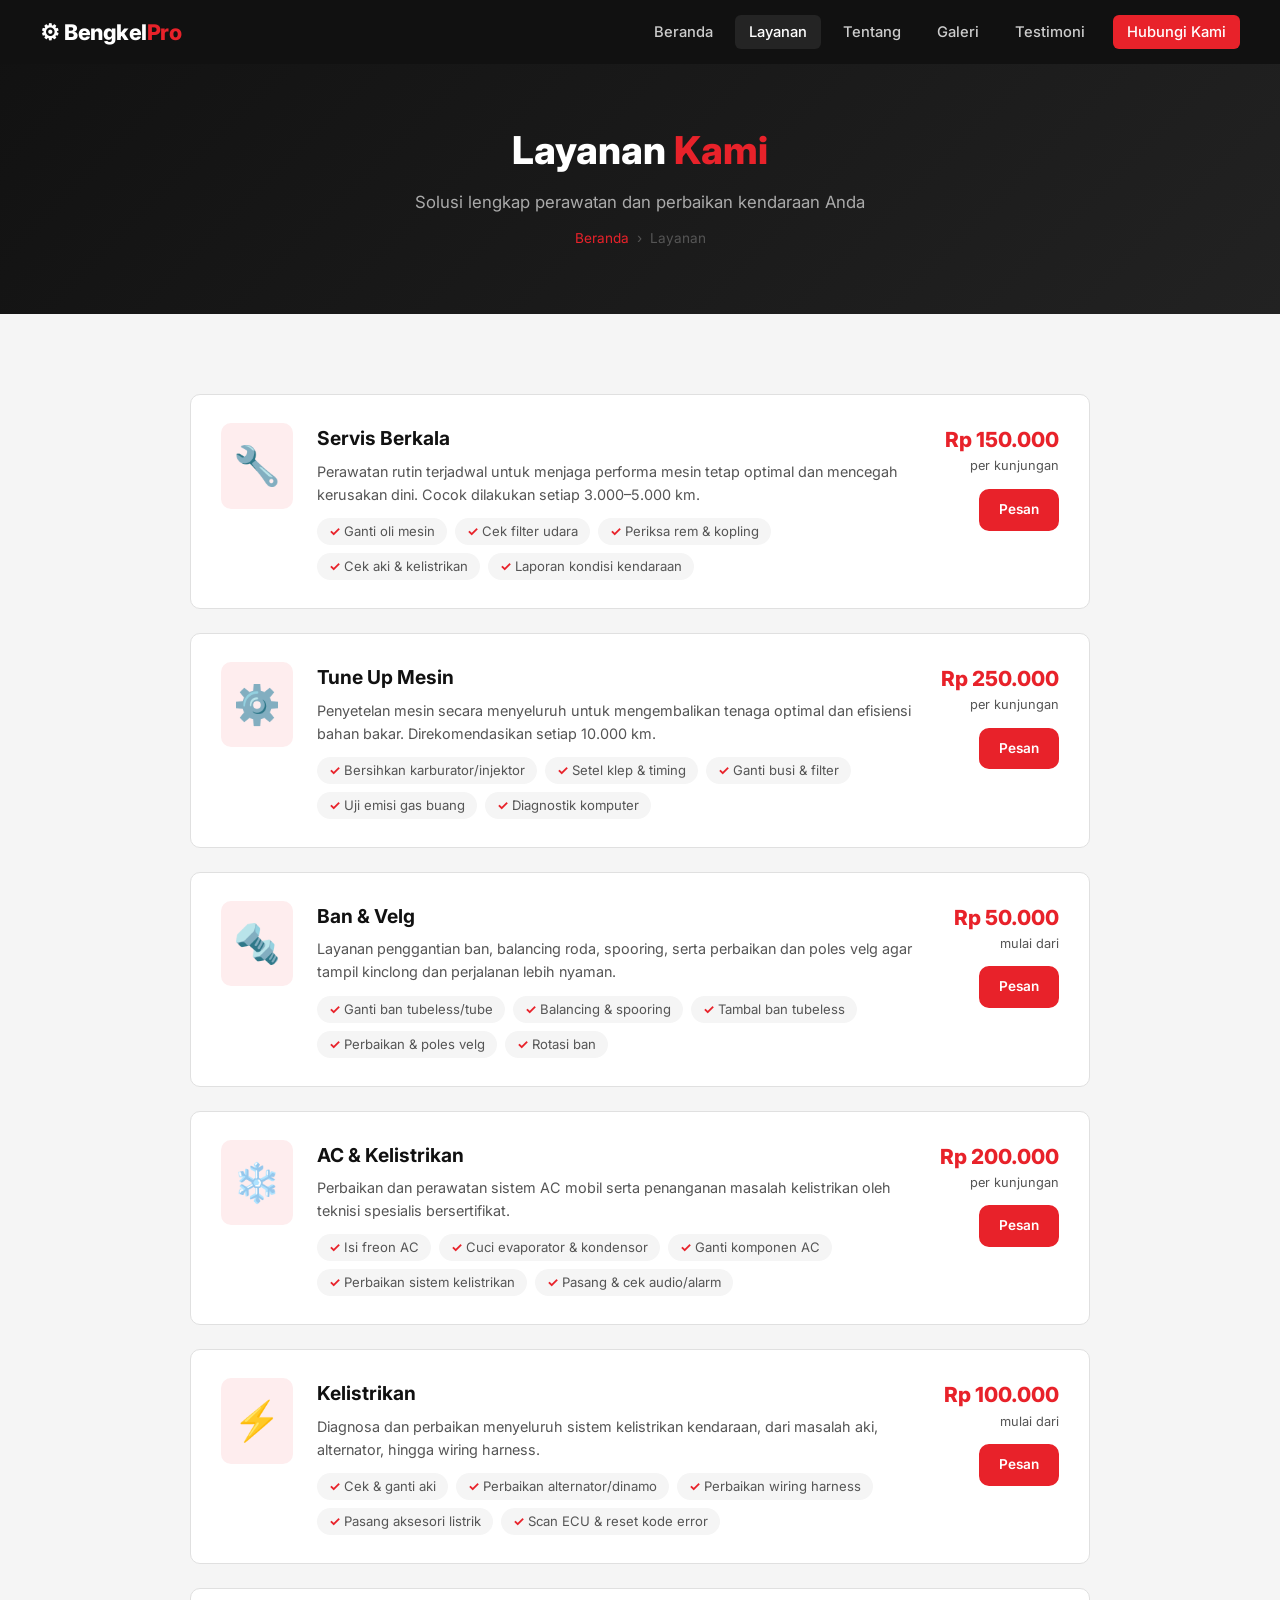
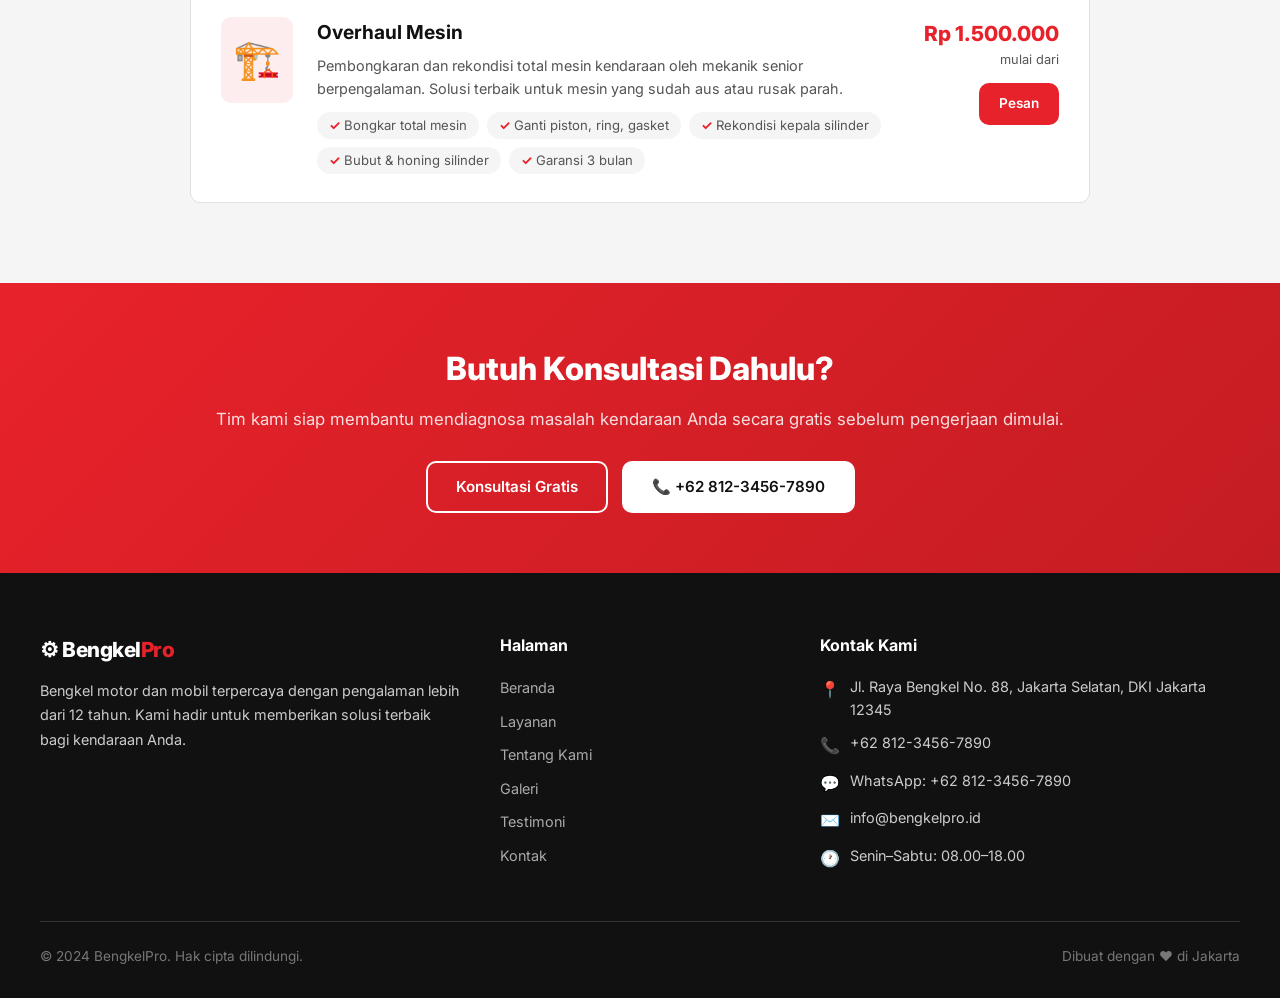
==== layanan.html @ bf9643d6 "Add complete BengkelPro website files" ====
<!DOCTYPE html>
<html lang="id">
<head>
  <meta charset="UTF-8" />
  <meta name="viewport" content="width=device-width, initial-scale=1.0" />
  <title>Layanan – BengkelPro</title>
  <meta name="description" content="Daftar lengkap layanan servis motor dan mobil BengkelPro dengan harga transparan." />
  <link rel="preconnect" href="https://fonts.googleapis.com" />
  <link rel="preconnect" href="https://fonts.gstatic.com" crossorigin />
  <link href="https://fonts.googleapis.com/css2?family=Inter:wght@400;500;600;700;800&display=swap" rel="stylesheet" />
  <link rel="stylesheet" href="assets/css/style.css" />
</head>
<body>

  <!-- ===== NAVBAR ===== -->
  <nav class="navbar" role="navigation" aria-label="Main navigation">
    <div class="nav-inner">
      <a href="index.html" class="nav-logo">⚙ Bengkel<span>Pro</span></a>
      <button class="hamburger" aria-label="Toggle menu" aria-expanded="false">
        <span></span><span></span><span></span>
      </button>
      <ul class="nav-menu" role="list">
        <li><a href="index.html">Beranda</a></li>
        <li><a href="layanan.html">Layanan</a></li>
        <li><a href="tentang.html">Tentang</a></li>
        <li><a href="galeri.html">Galeri</a></li>
        <li><a href="testimoni.html">Testimoni</a></li>
        <li><a href="kontak.html" class="nav-cta">Hubungi Kami</a></li>
      </ul>
    </div>
  </nav>

  <!-- ===== PAGE HERO ===== -->
  <section class="page-hero">
    <h1>Layanan <span class="text-red">Kami</span></h1>
    <p>Solusi lengkap perawatan dan perbaikan kendaraan Anda</p>
    <nav class="breadcrumb" aria-label="Breadcrumb">
      <a href="index.html">Beranda</a>
      <span>›</span>
      <span>Layanan</span>
    </nav>
  </section>

  <!-- ===== LAYANAN LIST ===== -->
  <section class="layanan-section">
    <div class="layanan-list">

      <article class="layanan-card reveal">
        <div class="layanan-icon">🔧</div>
        <div class="layanan-body">
          <h3>Servis Berkala</h3>
          <p>Perawatan rutin terjadwal untuk menjaga performa mesin tetap optimal dan mencegah kerusakan dini. Cocok dilakukan setiap 3.000–5.000 km.</p>
          <ul class="layanan-features">
            <li>Ganti oli mesin</li>
            <li>Cek filter udara</li>
            <li>Periksa rem & kopling</li>
            <li>Cek aki & kelistrikan</li>
            <li>Laporan kondisi kendaraan</li>
          </ul>
        </div>
        <div class="layanan-price">
          <div class="price">Rp 150.000</div>
          <small>per kunjungan</small>
          <a href="kontak.html" class="btn btn-red" style="font-size:.85rem;padding:8px 18px;">Pesan</a>
        </div>
      </article>

      <article class="layanan-card reveal">
        <div class="layanan-icon">⚙️</div>
        <div class="layanan-body">
          <h3>Tune Up Mesin</h3>
          <p>Penyetelan mesin secara menyeluruh untuk mengembalikan tenaga optimal dan efisiensi bahan bakar. Direkomendasikan setiap 10.000 km.</p>
          <ul class="layanan-features">
            <li>Bersihkan karburator/injektor</li>
            <li>Setel klep & timing</li>
            <li>Ganti busi & filter</li>
            <li>Uji emisi gas buang</li>
            <li>Diagnostik komputer</li>
          </ul>
        </div>
        <div class="layanan-price">
          <div class="price">Rp 250.000</div>
          <small>per kunjungan</small>
          <a href="kontak.html" class="btn btn-red" style="font-size:.85rem;padding:8px 18px;">Pesan</a>
        </div>
      </article>

      <article class="layanan-card reveal">
        <div class="layanan-icon">🔩</div>
        <div class="layanan-body">
          <h3>Ban & Velg</h3>
          <p>Layanan penggantian ban, balancing roda, spooring, serta perbaikan dan poles velg agar tampil kinclong dan perjalanan lebih nyaman.</p>
          <ul class="layanan-features">
            <li>Ganti ban tubeless/tube</li>
            <li>Balancing & spooring</li>
            <li>Tambal ban tubeless</li>
            <li>Perbaikan & poles velg</li>
            <li>Rotasi ban</li>
          </ul>
        </div>
        <div class="layanan-price">
          <div class="price">Rp 50.000</div>
          <small>mulai dari</small>
          <a href="kontak.html" class="btn btn-red" style="font-size:.85rem;padding:8px 18px;">Pesan</a>
        </div>
      </article>

      <article class="layanan-card reveal">
        <div class="layanan-icon">❄️</div>
        <div class="layanan-body">
          <h3>AC & Kelistrikan</h3>
          <p>Perbaikan dan perawatan sistem AC mobil serta penanganan masalah kelistrikan oleh teknisi spesialis bersertifikat.</p>
          <ul class="layanan-features">
            <li>Isi freon AC</li>
            <li>Cuci evaporator & kondensor</li>
            <li>Ganti komponen AC</li>
            <li>Perbaikan sistem kelistrikan</li>
            <li>Pasang & cek audio/alarm</li>
          </ul>
        </div>
        <div class="layanan-price">
          <div class="price">Rp 200.000</div>
          <small>per kunjungan</small>
          <a href="kontak.html" class="btn btn-red" style="font-size:.85rem;padding:8px 18px;">Pesan</a>
        </div>
      </article>

      <article class="layanan-card reveal">
        <div class="layanan-icon">⚡</div>
        <div class="layanan-body">
          <h3>Kelistrikan</h3>
          <p>Diagnosa dan perbaikan menyeluruh sistem kelistrikan kendaraan, dari masalah aki, alternator, hingga wiring harness.</p>
          <ul class="layanan-features">
            <li>Cek & ganti aki</li>
            <li>Perbaikan alternator/dinamo</li>
            <li>Perbaikan wiring harness</li>
            <li>Pasang aksesori listrik</li>
            <li>Scan ECU & reset kode error</li>
          </ul>
        </div>
        <div class="layanan-price">
          <div class="price">Rp 100.000</div>
          <small>mulai dari</small>
          <a href="kontak.html" class="btn btn-red" style="font-size:.85rem;padding:8px 18px;">Pesan</a>
        </div>
      </article>

      <article class="layanan-card reveal">
        <div class="layanan-icon">🏗️</div>
        <div class="layanan-body">
          <h3>Overhaul Mesin</h3>
          <p>Pembongkaran dan rekondisi total mesin kendaraan oleh mekanik senior berpengalaman. Solusi terbaik untuk mesin yang sudah aus atau rusak parah.</p>
          <ul class="layanan-features">
            <li>Bongkar total mesin</li>
            <li>Ganti piston, ring, gasket</li>
            <li>Rekondisi kepala silinder</li>
            <li>Bubut & honing silinder</li>
            <li>Garansi 3 bulan</li>
          </ul>
        </div>
        <div class="layanan-price">
          <div class="price">Rp 1.500.000</div>
          <small>mulai dari</small>
          <a href="kontak.html" class="btn btn-red" style="font-size:.85rem;padding:8px 18px;">Pesan</a>
        </div>
      </article>

    </div>
  </section>

  <!-- ===== CTA BANNER ===== -->
  <section class="cta-banner">
    <h2>Butuh Konsultasi Dahulu?</h2>
    <p>Tim kami siap membantu mendiagnosa masalah kendaraan Anda secara gratis sebelum pengerjaan dimulai.</p>
    <div class="cta-btns">
      <a href="kontak.html" class="btn btn-outline-white">Konsultasi Gratis</a>
      <a href="tel:+6281234567890" class="btn" style="background:var(--white);color:var(--dark);border-color:var(--white);">📞 +62 812-3456-7890</a>
    </div>
  </section>

  <!-- ===== FOOTER ===== -->
  <footer class="footer">
    <div class="footer-grid">
      <div class="footer-brand">
        <div class="nav-logo">⚙ Bengkel<span>Pro</span></div>
        <p>Bengkel motor dan mobil terpercaya dengan pengalaman lebih dari 12 tahun. Kami hadir untuk memberikan solusi terbaik bagi kendaraan Anda.</p>
      </div>
      <div>
        <h4>Halaman</h4>
        <ul class="footer-links">
          <li><a href="index.html">Beranda</a></li>
          <li><a href="layanan.html">Layanan</a></li>
          <li><a href="tentang.html">Tentang Kami</a></li>
          <li><a href="galeri.html">Galeri</a></li>
          <li><a href="testimoni.html">Testimoni</a></li>
          <li><a href="kontak.html">Kontak</a></li>
        </ul>
      </div>
      <div>
        <h4>Kontak Kami</h4>
        <ul class="footer-contact">
          <li><span class="icon">📍</span><span>Jl. Raya Bengkel No. 88, Jakarta Selatan, DKI Jakarta 12345</span></li>
          <li><span class="icon">📞</span><span>+62 812-3456-7890</span></li>
          <li><span class="icon">💬</span><span>WhatsApp: +62 812-3456-7890</span></li>
          <li><span class="icon">✉️</span><span>info@bengkelpro.id</span></li>
          <li><span class="icon">🕐</span><span>Senin–Sabtu: 08.00–18.00</span></li>
        </ul>
      </div>
    </div>
    <div class="footer-bottom">
      <span>© 2024 BengkelPro. Hak cipta dilindungi.</span>
      <span>Dibuat dengan ❤️ di Jakarta</span>
    </div>
  </footer>

  <script src="assets/js/main.js"></script>
</body>
</html>
---- assets/css/style.css ----
/* ============================================================
   BengkelPro – Main Stylesheet
   ============================================================ */

/* ---------- CSS Custom Properties ---------- */
:root {
  --red:        #E8222A;
  --red-dark:   #c41c23;
  --dark:       #111111;
  --dark-2:     #1a1a1a;
  --dark-3:     #222222;
  --gray:       #555555;
  --light-gray: #f5f5f5;
  --white:      #ffffff;
  --border:     #e0e0e0;
  --shadow:     0 4px 20px rgba(0,0,0,.12);
  --shadow-lg:  0 8px 40px rgba(0,0,0,.18);
  --radius:     10px;
  --transition: .3s ease;
}

/* ---------- Reset & Base ---------- */
*, *::before, *::after { box-sizing: border-box; margin: 0; padding: 0; }

html { scroll-behavior: smooth; }

body {
  font-family: 'Inter', sans-serif;
  color: var(--dark);
  background: var(--white);
  line-height: 1.6;
  overflow-x: hidden;
}

img { max-width: 100%; display: block; }
a  { text-decoration: none; color: inherit; }
ul { list-style: none; }

.container {
  max-width: 1200px;
  margin: 0 auto;
  padding: 0 24px;
}

/* ---------- Utility ---------- */
.section-title {
  font-size: 2rem;
  font-weight: 700;
  margin-bottom: .5rem;
}
.section-subtitle {
  color: var(--gray);
  margin-bottom: 2.5rem;
  font-size: 1.05rem;
}
.text-red   { color: var(--red); }
.text-center{ text-align: center; }
.btn {
  display: inline-block;
  padding: 12px 28px;
  border-radius: var(--radius);
  font-weight: 600;
  font-size: .95rem;
  cursor: pointer;
  border: 2px solid transparent;
  transition: all var(--transition);
}
.btn-red {
  background: var(--red);
  color: var(--white);
  border-color: var(--red);
}
.btn-red:hover {
  background: var(--red-dark);
  border-color: var(--red-dark);
  transform: translateY(-2px);
}
.btn-outline-white {
  background: transparent;
  color: var(--white);
  border-color: var(--white);
}
.btn-outline-white:hover {
  background: var(--white);
  color: var(--dark);
  transform: translateY(-2px);
}
.btn-outline-red {
  background: transparent;
  color: var(--red);
  border-color: var(--red);
}
.btn-outline-red:hover {
  background: var(--red);
  color: var(--white);
  transform: translateY(-2px);
}

/* scroll-reveal */
.reveal {
  opacity: 0;
  transform: translateY(30px);
  transition: opacity .6s ease, transform .6s ease;
}
.reveal.visible {
  opacity: 1;
  transform: translateY(0);
}

/* ============================================================
   NAVBAR
   ============================================================ */
.navbar {
  position: fixed;
  top: 0; left: 0; right: 0;
  z-index: 1000;
  background: var(--dark);
  padding: 0 24px;
  height: 64px;
  display: flex;
  align-items: center;
  transition: box-shadow var(--transition);
}
.navbar.scrolled { box-shadow: 0 2px 20px rgba(0,0,0,.4); }

.nav-inner {
  max-width: 1200px;
  margin: 0 auto;
  width: 100%;
  display: flex;
  align-items: center;
  justify-content: space-between;
}

.nav-logo {
  font-size: 1.35rem;
  font-weight: 800;
  color: var(--white);
  letter-spacing: -.5px;
}
.nav-logo span { color: var(--red); }

.nav-menu {
  display: flex;
  gap: 8px;
  align-items: center;
}
.nav-menu a {
  color: #ccc;
  padding: 8px 14px;
  border-radius: 6px;
  font-size: .92rem;
  font-weight: 500;
  transition: all var(--transition);
}
.nav-menu a:hover,
.nav-menu a.active {
  color: var(--white);
  background: rgba(255,255,255,.08);
}
.nav-menu a.nav-cta {
  background: var(--red);
  color: var(--white);
  margin-left: 6px;
}
.nav-menu a.nav-cta:hover { background: var(--red-dark); }

.hamburger {
  display: none;
  flex-direction: column;
  gap: 5px;
  cursor: pointer;
  padding: 6px;
}
.hamburger span {
  display: block;
  width: 24px;
  height: 2px;
  background: var(--white);
  border-radius: 2px;
  transition: all var(--transition);
}
.hamburger.open span:nth-child(1) { transform: translateY(7px) rotate(45deg); }
.hamburger.open span:nth-child(2) { opacity: 0; }
.hamburger.open span:nth-child(3) { transform: translateY(-7px) rotate(-45deg); }

/* ============================================================
   FOOTER
   ============================================================ */
.footer {
  background: var(--dark);
  color: #ccc;
  padding: 60px 24px 30px;
}
.footer-grid {
  max-width: 1200px;
  margin: 0 auto;
  display: grid;
  grid-template-columns: 1.5fr 1fr 1.5fr;
  gap: 40px;
  padding-bottom: 40px;
  border-bottom: 1px solid #333;
}
.footer-brand .nav-logo { font-size: 1.3rem; margin-bottom: 12px; }
.footer-brand p { font-size: .9rem; line-height: 1.7; }

.footer h4 {
  color: var(--white);
  font-size: 1rem;
  font-weight: 700;
  margin-bottom: 16px;
}
.footer-links li { margin-bottom: 8px; }
.footer-links a {
  color: #aaa;
  font-size: .9rem;
  transition: color var(--transition);
}
.footer-links a:hover { color: var(--red); }

.footer-contact li {
  display: flex;
  gap: 10px;
  font-size: .9rem;
  margin-bottom: 10px;
  align-items: flex-start;
}
.footer-contact .icon { font-size: 1rem; margin-top: 2px; }

.footer-bottom {
  max-width: 1200px;
  margin: 24px auto 0;
  display: flex;
  justify-content: space-between;
  align-items: center;
  font-size: .85rem;
  color: #777;
  flex-wrap: wrap;
  gap: 8px;
}

/* ============================================================
   PAGE HERO (inner pages)
   ============================================================ */
.page-hero {
  background: linear-gradient(135deg, var(--dark) 0%, var(--dark-3) 100%);
  color: var(--white);
  padding: 120px 24px 64px;
  text-align: center;
}
.page-hero h1 { font-size: 2.4rem; font-weight: 800; margin-bottom: .5rem; }
.page-hero p  { color: #aaa; font-size: 1.05rem; }
.breadcrumb {
  display: flex;
  justify-content: center;
  gap: 8px;
  font-size: .85rem;
  color: #888;
  margin-top: 12px;
}
.breadcrumb a { color: var(--red); }
.breadcrumb span { color: #555; }

/* ============================================================
   INDEX – HERO
   ============================================================ */
.hero {
  min-height: 100vh;
  background: linear-gradient(135deg, #0d0d0d 0%, #1a1a1a 60%, #2a1010 100%);
  display: flex;
  align-items: center;
  padding: 100px 24px 60px;
  position: relative;
  overflow: hidden;
}
.hero::before {
  content: '';
  position: absolute;
  top: -40%;
  right: -10%;
  width: 600px;
  height: 600px;
  background: radial-gradient(circle, rgba(232,34,42,.18) 0%, transparent 70%);
  pointer-events: none;
}
.hero-content { max-width: 650px; }
.hero-badge {
  display: inline-block;
  background: rgba(232,34,42,.15);
  color: var(--red);
  border: 1px solid rgba(232,34,42,.3);
  padding: 6px 16px;
  border-radius: 20px;
  font-size: .82rem;
  font-weight: 600;
  letter-spacing: .5px;
  text-transform: uppercase;
  margin-bottom: 20px;
}
.hero h1 {
  font-size: clamp(2rem, 5vw, 3.2rem);
  font-weight: 800;
  color: var(--white);
  line-height: 1.2;
  margin-bottom: 20px;
}
.hero h1 .highlight { color: var(--red); }
.hero p {
  color: #aaa;
  font-size: 1.1rem;
  margin-bottom: 32px;
  max-width: 520px;
}
.hero-btns { display: flex; gap: 14px; flex-wrap: wrap; }

/* ---------- Stats Bar ---------- */
.stats-bar {
  background: var(--red);
  padding: 28px 24px;
}
.stats-grid {
  max-width: 1200px;
  margin: 0 auto;
  display: grid;
  grid-template-columns: repeat(4, 1fr);
  text-align: center;
}
.stat-item { padding: 8px 0; }
.stat-number {
  font-size: 2rem;
  font-weight: 800;
  color: var(--white);
  line-height: 1;
}
.stat-label {
  color: rgba(255,255,255,.85);
  font-size: .88rem;
  margin-top: 4px;
}
.stat-divider {
  border: none;
  border-right: 1px solid rgba(255,255,255,.25);
}

/* ---------- Services Preview ---------- */
.services-preview { padding: 80px 24px; background: var(--light-gray); }
.services-preview .section-title,
.services-preview .section-subtitle { text-align: center; }
.cards-grid {
  max-width: 1200px;
  margin: 0 auto;
  display: grid;
  grid-template-columns: repeat(4, 1fr);
  gap: 24px;
}
.service-card {
  background: var(--white);
  border-radius: var(--radius);
  padding: 28px 24px;
  border: 1px solid var(--border);
  transition: all var(--transition);
  cursor: default;
}
.service-card:hover {
  transform: translateY(-6px);
  box-shadow: var(--shadow-lg);
  border-color: var(--red);
}
.service-icon {
  font-size: 2.2rem;
  margin-bottom: 14px;
}
.service-card h3 {
  font-size: 1.1rem;
  font-weight: 700;
  margin-bottom: 8px;
}
.service-card p {
  color: var(--gray);
  font-size: .9rem;
  line-height: 1.6;
}
.card-price {
  margin-top: 14px;
  font-weight: 700;
  color: var(--red);
  font-size: .95rem;
}

/* ---------- Why Us ---------- */
.why-us { padding: 80px 24px; background: var(--white); }
.why-grid {
  max-width: 1200px;
  margin: 0 auto;
  display: grid;
  grid-template-columns: 1fr 1fr;
  gap: 60px;
  align-items: center;
}
.why-image {
  background: linear-gradient(135deg, var(--dark-3), #2a1010);
  border-radius: 16px;
  height: 380px;
  display: flex;
  align-items: center;
  justify-content: center;
  font-size: 6rem;
}
.why-list { list-style: none; }
.why-list li {
  display: flex;
  gap: 14px;
  margin-bottom: 18px;
  align-items: flex-start;
}
.check-icon {
  flex-shrink: 0;
  width: 26px;
  height: 26px;
  background: var(--red);
  color: var(--white);
  border-radius: 50%;
  display: flex;
  align-items: center;
  justify-content: center;
  font-size: .75rem;
  margin-top: 2px;
}
.why-list li strong { display: block; font-weight: 600; margin-bottom: 2px; }
.why-list li span { color: var(--gray); font-size: .9rem; }

/* ---------- CTA Banner ---------- */
.cta-banner {
  background: linear-gradient(135deg, var(--red) 0%, var(--red-dark) 100%);
  padding: 60px 24px;
  text-align: center;
}
.cta-banner h2 {
  font-size: 2rem;
  font-weight: 800;
  color: var(--white);
  margin-bottom: 12px;
}
.cta-banner p {
  color: rgba(255,255,255,.85);
  font-size: 1.05rem;
  margin-bottom: 28px;
}
.cta-btns { display: flex; gap: 14px; justify-content: center; flex-wrap: wrap; }

/* ============================================================
   LAYANAN PAGE
   ============================================================ */
.layanan-section { padding: 80px 24px; background: var(--light-gray); }
.layanan-list {
  max-width: 900px;
  margin: 0 auto;
  display: flex;
  flex-direction: column;
  gap: 24px;
}
.layanan-card {
  background: var(--white);
  border-radius: var(--radius);
  border: 1px solid var(--border);
  padding: 28px 30px;
  display: grid;
  grid-template-columns: auto 1fr auto;
  gap: 24px;
  align-items: start;
  transition: all var(--transition);
}
.layanan-card:hover {
  box-shadow: var(--shadow-lg);
  border-color: var(--red);
  transform: translateX(4px);
}
.layanan-icon {
  font-size: 2.4rem;
  padding: 12px;
  background: rgba(232,34,42,.08);
  border-radius: 10px;
}
.layanan-body h3 {
  font-size: 1.2rem;
  font-weight: 700;
  margin-bottom: 6px;
}
.layanan-body p {
  color: var(--gray);
  font-size: .9rem;
  margin-bottom: 12px;
}
.layanan-features {
  display: flex;
  flex-wrap: wrap;
  gap: 8px;
}
.layanan-features li {
  background: var(--light-gray);
  border-radius: 20px;
  padding: 3px 12px;
  font-size: .82rem;
  color: var(--gray);
}
.layanan-features li::before { content: '✓ '; color: var(--red); font-weight: 700; }
.layanan-price {
  text-align: right;
  white-space: nowrap;
}
.layanan-price .price {
  font-size: 1.3rem;
  font-weight: 800;
  color: var(--red);
}
.layanan-price small { display: block; color: var(--gray); font-size: .8rem; margin-bottom: 12px; }

/* ============================================================
   TENTANG PAGE
   ============================================================ */
.about-story { padding: 80px 24px; background: var(--white); }
.about-grid {
  max-width: 1200px;
  margin: 0 auto;
  display: grid;
  grid-template-columns: 1fr 1fr;
  gap: 60px;
  align-items: center;
}
.about-img-placeholder {
  background: linear-gradient(135deg, var(--dark-3), #2a1010);
  border-radius: 16px;
  height: 420px;
  display: flex;
  align-items: center;
  justify-content: center;
  font-size: 7rem;
}
.about-text h2 { font-size: 1.9rem; font-weight: 800; margin-bottom: 16px; }
.about-text p  { color: var(--gray); font-size: .95rem; margin-bottom: 14px; line-height: 1.8; }

.values-section { padding: 80px 24px; background: var(--light-gray); }
.values-section .section-title,
.values-section .section-subtitle { text-align: center; }
.values-grid {
  max-width: 1200px;
  margin: 0 auto;
  display: grid;
  grid-template-columns: repeat(4, 1fr);
  gap: 24px;
}
.value-card {
  background: var(--white);
  border-radius: var(--radius);
  padding: 30px 22px;
  text-align: center;
  border: 1px solid var(--border);
  transition: all var(--transition);
}
.value-card:hover {
  transform: translateY(-6px);
  box-shadow: var(--shadow-lg);
  border-color: var(--red);
}
.value-icon { font-size: 2.4rem; margin-bottom: 14px; }
.value-card h3 { font-size: 1rem; font-weight: 700; margin-bottom: 8px; }
.value-card p  { color: var(--gray); font-size: .88rem; }

.team-section { padding: 80px 24px; background: var(--white); }
.team-section .section-title,
.team-section .section-subtitle { text-align: center; }
.team-grid {
  max-width: 900px;
  margin: 0 auto;
  display: grid;
  grid-template-columns: repeat(3, 1fr);
  gap: 28px;
}
.team-card {
  background: var(--white);
  border-radius: var(--radius);
  border: 1px solid var(--border);
  padding: 30px 20px;
  text-align: center;
  transition: all var(--transition);
}
.team-card:hover {
  transform: translateY(-6px);
  box-shadow: var(--shadow-lg);
}
.team-avatar {
  width: 80px;
  height: 80px;
  background: linear-gradient(135deg, var(--red), var(--red-dark));
  border-radius: 50%;
  display: flex;
  align-items: center;
  justify-content: center;
  font-size: 2rem;
  color: var(--white);
  font-weight: 800;
  margin: 0 auto 16px;
}
.team-card h3 { font-size: 1rem; font-weight: 700; margin-bottom: 4px; }
.team-card .role { color: var(--red); font-size: .85rem; font-weight: 600; margin-bottom: 8px; }
.team-card p   { color: var(--gray); font-size: .85rem; }

/* ============================================================
   GALERI PAGE
   ============================================================ */
.galeri-section { padding: 80px 24px; background: var(--light-gray); }
.filter-bar {
  max-width: 1200px;
  margin: 0 auto 36px;
  display: flex;
  gap: 10px;
  flex-wrap: wrap;
}
.filter-btn {
  padding: 8px 20px;
  border-radius: 20px;
  border: 2px solid var(--border);
  background: var(--white);
  color: var(--gray);
  font-size: .88rem;
  font-weight: 600;
  cursor: pointer;
  transition: all var(--transition);
}
.filter-btn:hover,
.filter-btn.active {
  background: var(--red);
  color: var(--white);
  border-color: var(--red);
}
.gallery-grid {
  max-width: 1200px;
  margin: 0 auto;
  display: grid;
  grid-template-columns: repeat(3, 1fr);
  gap: 20px;
}
.gallery-item {
  background: var(--white);
  border-radius: var(--radius);
  overflow: hidden;
  border: 1px solid var(--border);
  transition: all var(--transition);
  cursor: pointer;
}
.gallery-item:hover {
  transform: translateY(-4px);
  box-shadow: var(--shadow-lg);
}
.gallery-thumb {
  height: 200px;
  display: flex;
  align-items: center;
  justify-content: center;
  font-size: 4rem;
  background: linear-gradient(135deg, var(--dark-3), #2a1010);
}
.gallery-info { padding: 14px 16px; }
.gallery-info h4 { font-size: .95rem; font-weight: 600; margin-bottom: 4px; }
.gallery-info span { font-size: .8rem; color: var(--red); font-weight: 600; }
.gallery-item.hidden { display: none; }

/* ============================================================
   TESTIMONI PAGE
   ============================================================ */
.testimoni-section { padding: 80px 24px; background: var(--light-gray); }

.rating-summary {
  max-width: 700px;
  margin: 0 auto 56px;
  background: var(--white);
  border-radius: var(--radius);
  padding: 36px;
  display: grid;
  grid-template-columns: auto 1fr;
  gap: 40px;
  align-items: center;
  border: 1px solid var(--border);
}
.rating-big {
  text-align: center;
}
.rating-big .num {
  font-size: 4rem;
  font-weight: 800;
  color: var(--dark);
  line-height: 1;
}
.rating-big .stars { font-size: 1.4rem; margin: 6px 0; }
.rating-big small { color: var(--gray); font-size: .85rem; }

.rating-bars { display: flex; flex-direction: column; gap: 8px; }
.bar-row {
  display: flex;
  align-items: center;
  gap: 10px;
  font-size: .85rem;
}
.bar-row span:first-child { width: 30px; color: var(--gray); }
.bar-track {
  flex: 1;
  height: 8px;
  background: #eee;
  border-radius: 4px;
  overflow: hidden;
}
.bar-fill {
  height: 100%;
  background: var(--red);
  border-radius: 4px;
}
.bar-row span:last-child { width: 30px; color: var(--gray); text-align: right; }

.testi-grid {
  max-width: 1200px;
  margin: 0 auto;
  display: grid;
  grid-template-columns: repeat(3, 1fr);
  gap: 24px;
}
.testi-card {
  background: var(--white);
  border-radius: var(--radius);
  padding: 28px 24px;
  border: 1px solid var(--border);
  transition: all var(--transition);
}
.testi-card:hover {
  transform: translateY(-4px);
  box-shadow: var(--shadow-lg);
}
.testi-header {
  display: flex;
  align-items: center;
  gap: 14px;
  margin-bottom: 16px;
}
.testi-avatar {
  width: 48px;
  height: 48px;
  background: linear-gradient(135deg, var(--red), var(--red-dark));
  border-radius: 50%;
  display: flex;
  align-items: center;
  justify-content: center;
  font-size: 1.1rem;
  color: var(--white);
  font-weight: 800;
  flex-shrink: 0;
}
.testi-name { font-weight: 700; font-size: .95rem; margin-bottom: 2px; }
.testi-vehicle { color: var(--gray); font-size: .82rem; }
.testi-stars { font-size: 1rem; margin-bottom: 10px; color: #f5a623; }
.testi-card p { color: var(--gray); font-size: .9rem; line-height: 1.7; font-style: italic; }
.testi-quote { font-size: 3rem; color: var(--red); opacity: .2; line-height: .5; margin-bottom: 8px; }

/* ============================================================
   KONTAK PAGE
   ============================================================ */
.kontak-section { padding: 80px 24px; background: var(--light-gray); }
.kontak-grid {
  max-width: 1100px;
  margin: 0 auto;
  display: grid;
  grid-template-columns: 1.3fr 1fr;
  gap: 40px;
}

/* Form */
.contact-form-wrap {
  background: var(--white);
  border-radius: var(--radius);
  padding: 36px;
  border: 1px solid var(--border);
}
.contact-form-wrap h2 { font-size: 1.5rem; font-weight: 700; margin-bottom: 24px; }

.form-group { margin-bottom: 18px; }
.form-row { display: grid; grid-template-columns: 1fr 1fr; gap: 18px; }
label {
  display: block;
  font-size: .88rem;
  font-weight: 600;
  margin-bottom: 6px;
  color: var(--dark);
}
input, select, textarea {
  width: 100%;
  padding: 11px 14px;
  border: 1.5px solid var(--border);
  border-radius: 8px;
  font-family: 'Inter', sans-serif;
  font-size: .92rem;
  color: var(--dark);
  background: var(--white);
  transition: border-color var(--transition);
  outline: none;
}
input:focus, select:focus, textarea:focus { border-color: var(--red); }
textarea { resize: vertical; min-height: 120px; }
.btn-submit {
  width: 100%;
  padding: 14px;
  font-size: 1rem;
  margin-top: 6px;
}

.success-state {
  display: none;
  text-align: center;
  padding: 40px 20px;
}
.success-state .success-icon { font-size: 4rem; margin-bottom: 16px; }
.success-state h3 { font-size: 1.4rem; font-weight: 700; margin-bottom: 8px; }
.success-state p  { color: var(--gray); }

/* Info */
.contact-info { display: flex; flex-direction: column; gap: 20px; }
.info-card {
  background: var(--white);
  border-radius: var(--radius);
  padding: 22px 24px;
  border: 1px solid var(--border);
}
.info-card h3 { font-size: 1rem; font-weight: 700; margin-bottom: 14px; color: var(--dark); }
.info-item {
  display: flex;
  gap: 12px;
  margin-bottom: 12px;
  align-items: flex-start;
  font-size: .9rem;
}
.info-item .icon { font-size: 1.1rem; margin-top: 1px; flex-shrink: 0; }
.info-item a { color: var(--gray); transition: color var(--transition); }
.info-item a:hover { color: var(--red); }

.jam-table { width: 100%; font-size: .88rem; border-collapse: collapse; }
.jam-table td { padding: 5px 0; color: var(--gray); }
.jam-table td:first-child { font-weight: 600; color: var(--dark); width: 55%; }
.jam-table tr.highlight td { color: var(--red); font-weight: 600; }

.map-placeholder {
  background: linear-gradient(135deg, var(--dark-3), #2a1010);
  border-radius: var(--radius);
  height: 200px;
  display: flex;
  align-items: center;
  justify-content: center;
  font-size: 3rem;
  margin-top: 0;
  border: 1px solid var(--border);
  color: var(--white);
  flex-direction: column;
  gap: 8px;
}
.map-placeholder span { font-size: .9rem; color: #aaa; }

/* ============================================================
   RESPONSIVE
   ============================================================ */
@media (max-width: 1024px) {
  .cards-grid            { grid-template-columns: repeat(2, 1fr); }
  .values-grid           { grid-template-columns: repeat(2, 1fr); }
  .footer-grid           { grid-template-columns: 1fr 1fr; }
  .footer-grid .footer-brand { grid-column: 1 / -1; }
}

@media (max-width: 768px) {
  .hamburger { display: flex; }
  .nav-menu {
    position: fixed;
    top: 64px; left: 0; right: 0;
    background: var(--dark-2);
    flex-direction: column;
    padding: 16px;
    gap: 4px;
    max-height: 0;
    overflow: hidden;
    transition: max-height var(--transition);
  }
  .nav-menu.open { max-height: 400px; }
  .nav-menu a { padding: 12px 16px; border-radius: 8px; }
  .nav-menu a.nav-cta { margin-left: 0; }

  .hero h1        { font-size: 2rem; }
  .stats-grid     { grid-template-columns: repeat(2, 1fr); }
  .stat-divider:nth-child(2) { border-right: none; }
  .why-grid       { grid-template-columns: 1fr; }
  .why-image      { height: 240px; }
  .about-grid     { grid-template-columns: 1fr; }
  .about-img-placeholder { height: 240px; }
  .team-grid      { grid-template-columns: 1fr; max-width: 360px; }
  .testi-grid     { grid-template-columns: 1fr; }
  .kontak-grid    { grid-template-columns: 1fr; }
  .rating-summary { grid-template-columns: 1fr; text-align: center; }
  .layanan-card   { grid-template-columns: auto 1fr; }
  .layanan-price  { grid-column: 1 / -1; text-align: left; }
  .footer-grid    { grid-template-columns: 1fr; }
  .gallery-grid   { grid-template-columns: repeat(2, 1fr); }
  .form-row       { grid-template-columns: 1fr; }
  .page-hero h1   { font-size: 1.8rem; }
}

@media (max-width: 480px) {
  .cards-grid  { grid-template-columns: 1fr; }
  .gallery-grid { grid-template-columns: 1fr; }
  .hero-btns { flex-direction: column; }
  .cta-btns  { flex-direction: column; align-items: center; }
  .stats-grid { grid-template-columns: 1fr 1fr; }
}
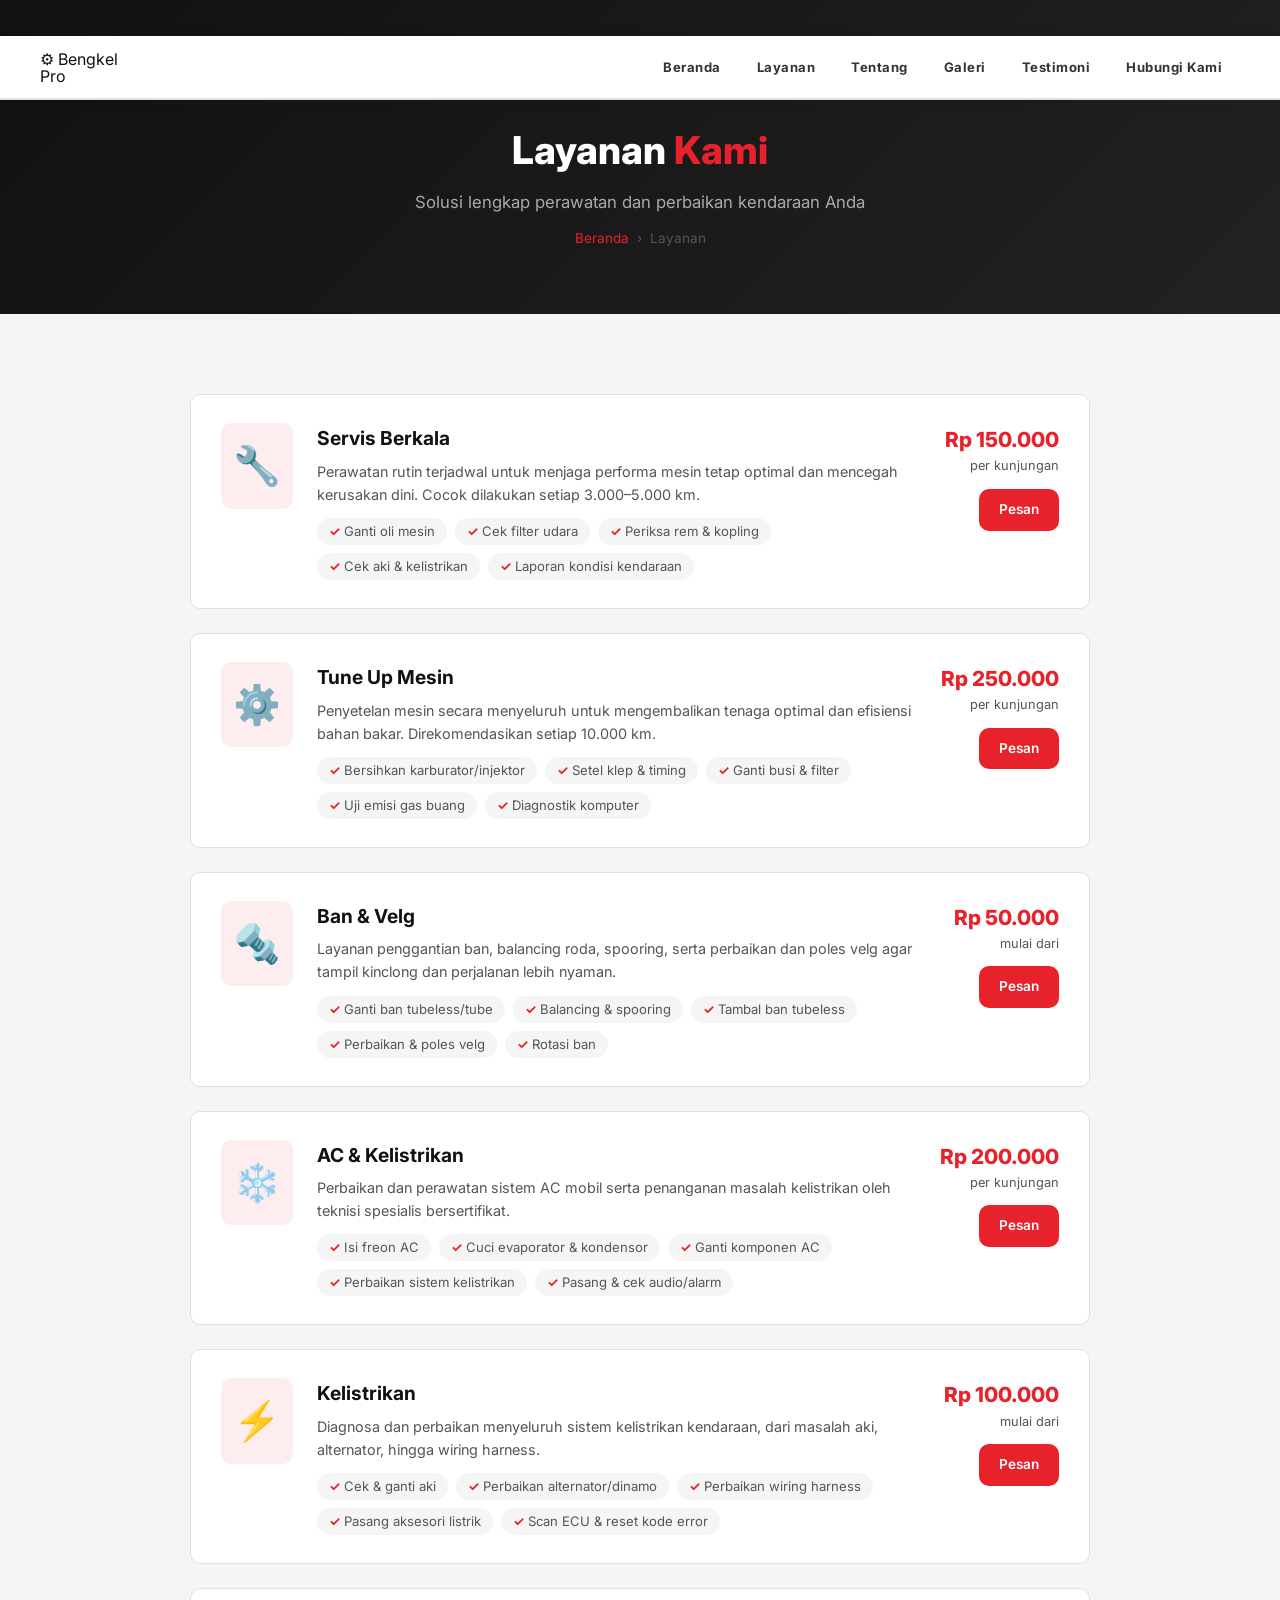
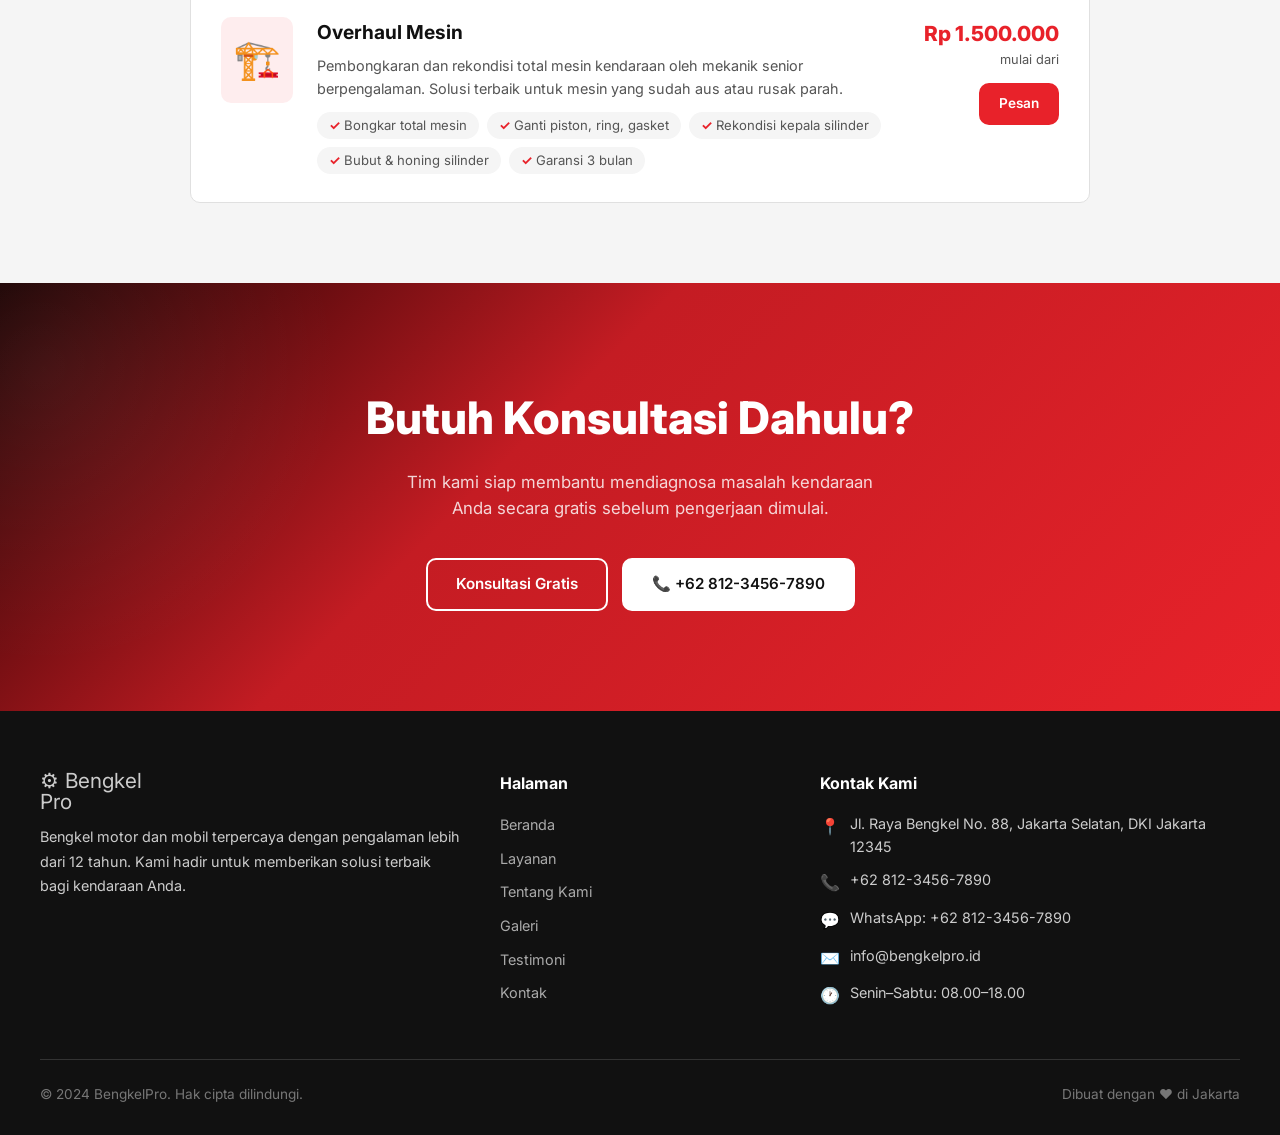
==== commit 85b138ab: "Redesign navbar: topbar + white nav Yamaha-style + floating sidebar" ====
--- a/layanan.html
+++ b/layanan.html
@@ -1,4 +1,4 @@
-<!DOCTYPE html>
+﻿<!DOCTYPE html>
 <html lang="id">
 <head>
   <meta charset="UTF-8" />
@@ -216,3 +216,4 @@
   <script src="assets/js/main.js"></script>
 </body>
 </html>
+
--- a/assets/css/style.css
+++ b/assets/css/style.css
@@ -108,20 +108,81 @@
 }
 
 /* ============================================================
+   TOPBAR
+   ============================================================ */
+.topbar {
+  position: fixed;
+  top: 0; left: 0; right: 0;
+  z-index: 1001;
+  background: #1a1a1a;
+  height: 36px;
+  display: flex;
+  align-items: center;
+}
+.topbar-inner {
+  max-width: 1200px;
+  margin: 0 auto;
+  width: 100%;
+  padding: 0 24px;
+  display: flex;
+  align-items: center;
+  justify-content: space-between;
+}
+.topbar-left { display: flex; gap: 20px; }
+.topbar-left a {
+  color: rgba(255,255,255,.65);
+  font-size: .75rem;
+  font-weight: 600;
+  letter-spacing: .5px;
+  transition: color var(--transition);
+}
+.topbar-left a:hover { color: var(--white); }
+.topbar-search {
+  display: flex;
+  align-items: center;
+  background: rgba(255,255,255,.08);
+  border: 1px solid rgba(255,255,255,.12);
+  border-radius: 4px;
+  overflow: hidden;
+  height: 26px;
+}
+.topbar-search input {
+  background: none;
+  border: none;
+  outline: none;
+  padding: 0 10px;
+  font-size: .78rem;
+  color: var(--white);
+  width: 160px;
+  font-family: 'Inter', sans-serif;
+}
+.topbar-search input::placeholder { color: rgba(255,255,255,.4); }
+.topbar-search button {
+  background: none;
+  border: none;
+  cursor: pointer;
+  padding: 0 8px;
+  font-size: .8rem;
+  color: rgba(255,255,255,.5);
+}
+
+/* ============================================================
    NAVBAR
    ============================================================ */
 .navbar {
   position: fixed;
-  top: 0; left: 0; right: 0;
+  top: 36px; left: 0; right: 0;
   z-index: 1000;
-  background: var(--dark);
+  background: var(--white);
   padding: 0 24px;
   height: 64px;
   display: flex;
   align-items: center;
+  border-bottom: 2px solid var(--border);
+  box-shadow: 0 2px 12px rgba(0,0,0,.08);
   transition: box-shadow var(--transition);
 }
-.navbar.scrolled { box-shadow: 0 2px 20px rgba(0,0,0,.4); }
+.navbar.scrolled { box-shadow: 0 4px 24px rgba(0,0,0,.14); }
 
 .nav-inner {
   max-width: 1200px;
@@ -133,37 +194,58 @@
 }
 
 .nav-logo {
-  font-size: 1.35rem;
+  display: flex;
+  flex-direction: column;
+  align-items: flex-start;
+  text-decoration: none;
+  line-height: 1;
+  gap: 1px;
+}
+.logo-icon { font-size: 1.5rem; }
+.logo-text {
+  font-size: 1.2rem;
   font-weight: 800;
-  color: var(--white);
+  color: var(--dark);
   letter-spacing: -.5px;
 }
-.nav-logo span { color: var(--red); }
+.logo-text strong { color: var(--red); }
+.logo-tagline {
+  font-size: .6rem;
+  font-weight: 700;
+  color: var(--red);
+  letter-spacing: 1.5px;
+  text-transform: uppercase;
+}
 
 .nav-menu {
   display: flex;
-  gap: 8px;
-  align-items: center;
+  gap: 0;
+  align-items: center;
+  list-style: none;
 }
 .nav-menu a {
-  color: #ccc;
-  padding: 8px 14px;
-  border-radius: 6px;
-  font-size: .92rem;
-  font-weight: 500;
+  color: #333;
+  padding: 10px 18px;
+  font-size: .82rem;
+  font-weight: 700;
+  letter-spacing: .5px;
   transition: all var(--transition);
-}
-.nav-menu a:hover,
-.nav-menu a.active {
-  color: var(--white);
-  background: rgba(255,255,255,.08);
-}
-.nav-menu a.nav-cta {
+  position: relative;
+  display: block;
+}
+.nav-menu a::after {
+  content: '';
+  position: absolute;
+  bottom: -2px; left: 18px; right: 18px;
+  height: 2px;
   background: var(--red);
-  color: var(--white);
-  margin-left: 6px;
-}
-.nav-menu a.nav-cta:hover { background: var(--red-dark); }
+  transform: scaleX(0);
+  transition: transform var(--transition);
+}
+.nav-menu a:hover { color: var(--red); }
+.nav-menu a:hover::after,
+.nav-menu a.active::after { transform: scaleX(1); }
+.nav-menu a.active { color: var(--red); }
 
 .hamburger {
   display: none;
@@ -171,18 +253,71 @@
   gap: 5px;
   cursor: pointer;
   padding: 6px;
+  background: none;
+  border: none;
 }
 .hamburger span {
   display: block;
-  width: 24px;
-  height: 2px;
-  background: var(--white);
+  width: 24px; height: 2px;
+  background: var(--dark);
   border-radius: 2px;
   transition: all var(--transition);
 }
 .hamburger.open span:nth-child(1) { transform: translateY(7px) rotate(45deg); }
 .hamburger.open span:nth-child(2) { opacity: 0; }
 .hamburger.open span:nth-child(3) { transform: translateY(-7px) rotate(-45deg); }
+
+/* ============================================================
+   FLOATING SIDEBAR
+   ============================================================ */
+.float-sidebar {
+  position: fixed;
+  right: 0; top: 50%;
+  transform: translateY(-50%);
+  z-index: 999;
+  background: linear-gradient(180deg, #1a2a6c 0%, #E8222A 100%);
+  border-radius: 14px 0 0 14px;
+  display: flex;
+  flex-direction: column;
+  align-items: center;
+  padding: 8px 0 4px;
+  box-shadow: -4px 0 24px rgba(0,0,0,.2);
+  transition: transform var(--transition);
+}
+.float-sidebar.hidden { transform: translateY(-50%) translateX(100%); }
+
+.fsb-item {
+  display: flex;
+  flex-direction: column;
+  align-items: center;
+  gap: 3px;
+  padding: 10px 14px;
+  color: var(--white);
+  text-decoration: none;
+  transition: background var(--transition);
+  width: 100%;
+  text-align: center;
+  border-bottom: 1px solid rgba(255,255,255,.1);
+}
+.fsb-item:last-of-type { border-bottom: none; }
+.fsb-item:hover { background: rgba(255,255,255,.12); }
+.fsb-icon { font-size: 1.4rem; line-height: 1; }
+.fsb-label { font-size: .65rem; font-weight: 600; letter-spacing: .3px; color: rgba(255,255,255,.9); }
+
+.fsb-toggle {
+  background: rgba(255,255,255,.15);
+  border: none;
+  color: var(--white);
+  font-size: 1.2rem;
+  width: 100%;
+  padding: 8px;
+  cursor: pointer;
+  border-radius: 0 0 0 14px;
+  transition: background var(--transition);
+  font-weight: 700;
+}
+.fsb-toggle:hover { background: rgba(255,255,255,.25); }
+.float-sidebar.hidden .fsb-toggle { transform: scaleX(-1); }
 
 /* ============================================================
    FOOTER
@@ -262,61 +397,140 @@
 .breadcrumb span { color: #555; }
 
 /* ============================================================
-   INDEX – HERO
+   INDEX – HERO  (full-screen, centered, photo bg)
    ============================================================ */
 .hero {
+  position: relative;
   min-height: 100vh;
-  background: linear-gradient(135deg, #0d0d0d 0%, #1a1a1a 60%, #2a1010 100%);
-  display: flex;
-  align-items: center;
-  padding: 100px 24px 60px;
+  display: flex;
+  align-items: center;
+  justify-content: center;
+  text-align: center;
+  overflow: hidden;
+}
+
+/* Background: dramatic dark with red glow */
+.hero-bg {
+  position: absolute;
+  inset: 0;
+  background:
+    radial-gradient(ellipse 80% 60% at 50% 40%, rgba(232,34,42,.22) 0%, transparent 70%),
+    radial-gradient(ellipse 50% 40% at 80% 70%, rgba(180,10,10,.15) 0%, transparent 60%),
+    linear-gradient(160deg, #0a0a0a 0%, #1a0505 40%, #0d0d0d 100%);
+}
+
+/* Subtle texture overlay */
+.hero-overlay {
+  position: absolute;
+  inset: 0;
+  background-image:
+    repeating-linear-gradient(
+      0deg,
+      transparent,
+      transparent 2px,
+      rgba(255,255,255,.012) 2px,
+      rgba(255,255,255,.012) 4px
+    );
+}
+
+.hero-content {
   position: relative;
-  overflow: hidden;
-}
-.hero::before {
-  content: '';
-  position: absolute;
-  top: -40%;
-  right: -10%;
-  width: 600px;
-  height: 600px;
-  background: radial-gradient(circle, rgba(232,34,42,.18) 0%, transparent 70%);
-  pointer-events: none;
-}
-.hero-content { max-width: 650px; }
+  z-index: 2;
+  max-width: 780px;
+  padding: 0 24px;
+  padding-top: 100px;
+  text-align: center;
+  margin: 0 auto;
+}
+
 .hero-badge {
   display: inline-block;
-  background: rgba(232,34,42,.15);
+  background: rgba(232,34,42,.2);
+  color: #ff8a8a;
+  border: 1px solid rgba(232,34,42,.45);
+  padding: 7px 20px;
+  border-radius: 100px;
+  font-size: .8rem;
+  font-weight: 700;
+  letter-spacing: 1px;
+  text-transform: uppercase;
+  margin-bottom: 28px;
+  backdrop-filter: blur(4px);
+}
+
+.hero h1 {
+  font-size: clamp(2.4rem, 6vw, 4.2rem);
+  font-weight: 800;
+  color: var(--white);
+  line-height: 1.15;
+  margin-bottom: 24px;
+  text-shadow: 0 2px 20px rgba(0,0,0,.5);
+}
+.hero h1 .highlight {
   color: var(--red);
-  border: 1px solid rgba(232,34,42,.3);
-  padding: 6px 16px;
-  border-radius: 20px;
-  font-size: .82rem;
-  font-weight: 600;
-  letter-spacing: .5px;
+  display: block;
+}
+
+.hero p {
+  color: rgba(255,255,255,.82);
+  font-size: clamp(1rem, 2vw, 1.2rem);
+  margin-bottom: 40px;
+  line-height: 1.7;
+  margin-left: auto;
+  margin-right: auto;
+}
+
+.hero-btns {
+  display: flex;
+  gap: 16px;
+  flex-wrap: wrap;
+  justify-content: center;
+}
+
+.hero-btns .btn {
+  padding: 15px 36px;
+  font-size: 1rem;
+  border-radius: 8px;
+  box-shadow: 0 4px 24px rgba(0,0,0,.3);
+}
+
+/* Scroll hint */
+.hero-scroll-hint {
+  position: absolute;
+  bottom: 36px;
+  left: 50%;
+  transform: translateX(-50%);
+  display: flex;
+  flex-direction: column;
+  align-items: center;
+  gap: 8px;
+  z-index: 2;
+}
+.hero-scroll-hint span {
+  color: rgba(255,255,255,.4);
+  font-size: .72rem;
+  letter-spacing: 2px;
   text-transform: uppercase;
-  margin-bottom: 20px;
-}
-.hero h1 {
-  font-size: clamp(2rem, 5vw, 3.2rem);
-  font-weight: 800;
-  color: var(--white);
-  line-height: 1.2;
-  margin-bottom: 20px;
-}
-.hero h1 .highlight { color: var(--red); }
-.hero p {
-  color: #aaa;
-  font-size: 1.1rem;
-  margin-bottom: 32px;
-  max-width: 520px;
-}
-.hero-btns { display: flex; gap: 14px; flex-wrap: wrap; }
+}
+.scroll-line {
+  width: 1px;
+  height: 40px;
+  background: linear-gradient(to bottom, rgba(255,255,255,.4), transparent);
+  animation: scrollDown 1.8s ease-in-out infinite;
+}
+@keyframes scrollDown {
+  0%   { transform: scaleY(0); transform-origin: top; }
+  50%  { transform: scaleY(1); transform-origin: top; }
+  51%  { transform: scaleY(1); transform-origin: bottom; }
+  100% { transform: scaleY(0); transform-origin: bottom; }
+}
 
 /* ---------- Stats Bar ---------- */
 .stats-bar {
   background: var(--red);
-  padding: 28px 24px;
+  padding: 0;
+  position: relative;
+  z-index: 3;
 }
 .stats-grid {
   max-width: 1200px;
@@ -325,98 +539,160 @@
   grid-template-columns: repeat(4, 1fr);
   text-align: center;
 }
-.stat-item { padding: 8px 0; }
+.stat-item {
+  padding: 28px 16px;
+  position: relative;
+}
+.stat-item + .stat-item::before {
+  content: '';
+  position: absolute;
+  left: 0; top: 20%; bottom: 20%;
+  width: 1px;
+  background: rgba(255,255,255,.25);
+}
 .stat-number {
-  font-size: 2rem;
+  font-size: 2.2rem;
   font-weight: 800;
   color: var(--white);
   line-height: 1;
+  letter-spacing: -1px;
 }
 .stat-label {
-  color: rgba(255,255,255,.85);
-  font-size: .88rem;
-  margin-top: 4px;
-}
-.stat-divider {
-  border: none;
-  border-right: 1px solid rgba(255,255,255,.25);
+  color: rgba(255,255,255,.82);
+  font-size: .85rem;
+  margin-top: 6px;
+  font-weight: 500;
 }
 
 /* ---------- Services Preview ---------- */
-.services-preview { padding: 80px 24px; background: var(--light-gray); }
+.services-preview {
+  padding: 96px 24px;
+  background: var(--white);
+}
 .services-preview .section-title,
 .services-preview .section-subtitle { text-align: center; }
+.section-label {
+  display: inline-block;
+  background: rgba(232,34,42,.08);
+  color: var(--red);
+  border: 1px solid rgba(232,34,42,.2);
+  padding: 5px 16px;
+  border-radius: 100px;
+  font-size: .78rem;
+  font-weight: 700;
+  letter-spacing: 1px;
+  text-transform: uppercase;
+  margin-bottom: 12px;
+}
+.section-title {
+  font-size: clamp(1.7rem, 3vw, 2.4rem);
+  font-weight: 800;
+  margin-bottom: .5rem;
+  letter-spacing: -.5px;
+}
+.section-subtitle {
+  color: var(--gray);
+  margin-bottom: 3rem;
+  font-size: 1rem;
+  max-width: 540px;
+  margin-left: auto;
+  margin-right: auto;
+}
 .cards-grid {
   max-width: 1200px;
   margin: 0 auto;
   display: grid;
   grid-template-columns: repeat(4, 1fr);
   gap: 24px;
+  padding: 0 24px;
 }
 .service-card {
   background: var(--white);
-  border-radius: var(--radius);
-  padding: 28px 24px;
-  border: 1px solid var(--border);
+  border-radius: 14px;
+  padding: 32px 24px;
+  border: 1.5px solid var(--border);
   transition: all var(--transition);
   cursor: default;
+  position: relative;
+  overflow: hidden;
+}
+.service-card::before {
+  content: '';
+  position: absolute;
+  bottom: 0; left: 0; right: 0;
+  height: 3px;
+  background: var(--red);
+  transform: scaleX(0);
+  transition: transform var(--transition);
 }
 .service-card:hover {
-  transform: translateY(-6px);
-  box-shadow: var(--shadow-lg);
-  border-color: var(--red);
-}
+  transform: translateY(-8px);
+  box-shadow: 0 20px 60px rgba(0,0,0,.12);
+  border-color: transparent;
+}
+.service-card:hover::before { transform: scaleX(1); }
 .service-icon {
-  font-size: 2.2rem;
-  margin-bottom: 14px;
+  font-size: 2.4rem;
+  margin-bottom: 18px;
+  display: block;
 }
 .service-card h3 {
   font-size: 1.1rem;
   font-weight: 700;
-  margin-bottom: 8px;
+  margin-bottom: 10px;
 }
 .service-card p {
   color: var(--gray);
-  font-size: .9rem;
-  line-height: 1.6;
+  font-size: .88rem;
+  line-height: 1.7;
 }
 .card-price {
-  margin-top: 14px;
+  margin-top: 18px;
   font-weight: 700;
   color: var(--red);
   font-size: .95rem;
+  padding-top: 14px;
+  border-top: 1px solid var(--border);
 }
 
 /* ---------- Why Us ---------- */
-.why-us { padding: 80px 24px; background: var(--white); }
+.why-us { padding: 96px 24px; background: var(--light-gray); }
 .why-grid {
   max-width: 1200px;
   margin: 0 auto;
   display: grid;
   grid-template-columns: 1fr 1fr;
-  gap: 60px;
+  gap: 80px;
   align-items: center;
 }
 .why-image {
-  background: linear-gradient(135deg, var(--dark-3), #2a1010);
-  border-radius: 16px;
-  height: 380px;
+  border-radius: 20px;
+  height: 480px;
+  overflow: hidden;
+  position: relative;
+  box-shadow: 0 30px 80px rgba(0,0,0,.2);
+}
+.why-image::after {
+  content: '🏭';
+  position: absolute;
+  inset: 0;
   display: flex;
   align-items: center;
   justify-content: center;
-  font-size: 6rem;
-}
-.why-list { list-style: none; }
+  font-size: 7rem;
+  background: linear-gradient(135deg, #1a1a1a, #2a1010);
+}
+.why-list { list-style: none; margin-bottom: 32px; }
 .why-list li {
   display: flex;
-  gap: 14px;
-  margin-bottom: 18px;
+  gap: 16px;
+  margin-bottom: 22px;
   align-items: flex-start;
 }
 .check-icon {
   flex-shrink: 0;
-  width: 26px;
-  height: 26px;
+  width: 28px;
+  height: 28px;
   background: var(--red);
   color: var(--white);
   border-radius: 50%;
@@ -424,29 +700,45 @@
   align-items: center;
   justify-content: center;
   font-size: .75rem;
-  margin-top: 2px;
-}
-.why-list li strong { display: block; font-weight: 600; margin-bottom: 2px; }
-.why-list li span { color: var(--gray); font-size: .9rem; }
+  margin-top: 1px;
+  box-shadow: 0 4px 12px rgba(232,34,42,.3);
+}
+.why-list li strong { display: block; font-weight: 700; margin-bottom: 3px; }
+.why-list li span { color: var(--gray); font-size: .9rem; line-height: 1.5; }
 
 /* ---------- CTA Banner ---------- */
 .cta-banner {
-  background: linear-gradient(135deg, var(--red) 0%, var(--red-dark) 100%);
-  padding: 60px 24px;
+  background: linear-gradient(135deg, #1a0000 0%, var(--red-dark) 40%, var(--red) 100%);
+  padding: 100px 24px;
   text-align: center;
+  position: relative;
+  overflow: hidden;
+}
+.cta-banner::before {
+  content: '';
+  position: absolute;
+  top: -50%; left: -20%;
+  width: 600px; height: 600px;
+  background: radial-gradient(circle, rgba(255,255,255,.06) 0%, transparent 70%);
+  pointer-events: none;
 }
 .cta-banner h2 {
-  font-size: 2rem;
+  font-size: clamp(1.8rem, 4vw, 2.8rem);
   font-weight: 800;
   color: var(--white);
-  margin-bottom: 12px;
+  margin-bottom: 14px;
+  position: relative;
 }
 .cta-banner p {
-  color: rgba(255,255,255,.85);
+  color: rgba(255,255,255,.82);
   font-size: 1.05rem;
-  margin-bottom: 28px;
-}
-.cta-btns { display: flex; gap: 14px; justify-content: center; flex-wrap: wrap; }
+  margin-bottom: 36px;
+  max-width: 500px;
+  margin-left: auto;
+  margin-right: auto;
+  position: relative;
+}
+.cta-btns { display: flex; gap: 14px; justify-content: center; flex-wrap: wrap; position: relative; }
 
 /* ============================================================
    LAYANAN PAGE
@@ -871,21 +1163,27 @@
 }
 
 @media (max-width: 768px) {
+  .topbar { display: none; }
+  .navbar { top: 0; }
   .hamburger { display: flex; }
+  .hamburger span { background: var(--dark); }
   .nav-menu {
     position: fixed;
     top: 64px; left: 0; right: 0;
-    background: var(--dark-2);
+    background: var(--white);
     flex-direction: column;
-    padding: 16px;
-    gap: 4px;
+    padding: 8px 16px 16px;
+    gap: 0;
     max-height: 0;
     overflow: hidden;
-    transition: max-height var(--transition);
+    transition: max-height .3s ease;
+    border-bottom: 2px solid var(--border);
+    box-shadow: 0 8px 24px rgba(0,0,0,.1);
   }
   .nav-menu.open { max-height: 400px; }
-  .nav-menu a { padding: 12px 16px; border-radius: 8px; }
-  .nav-menu a.nav-cta { margin-left: 0; }
+  .nav-menu a { padding: 12px 16px; font-size: .88rem; border-bottom: 1px solid var(--border); }
+  .nav-menu a::after { display: none; }
+  .float-sidebar { display: none; }
 
   .hero h1        { font-size: 2rem; }
   .stats-grid     { grid-template-columns: repeat(2, 1fr); }
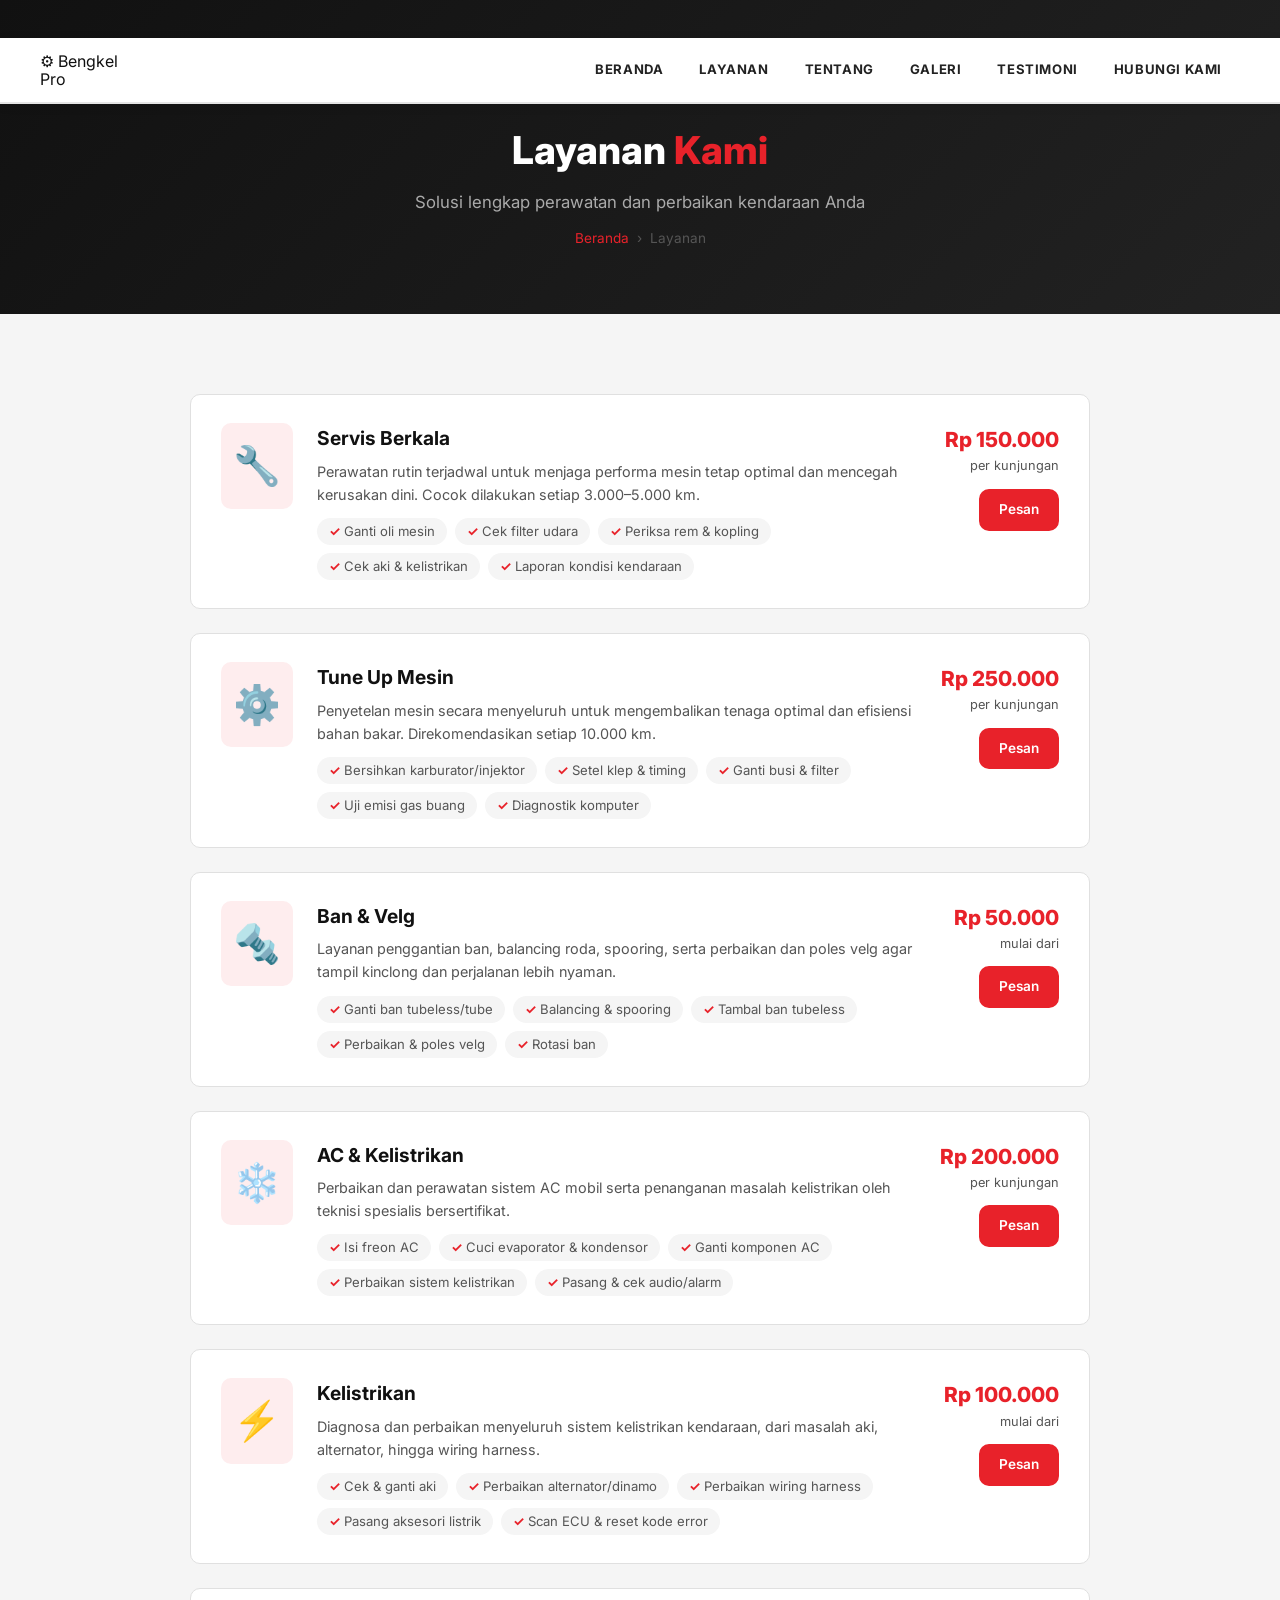
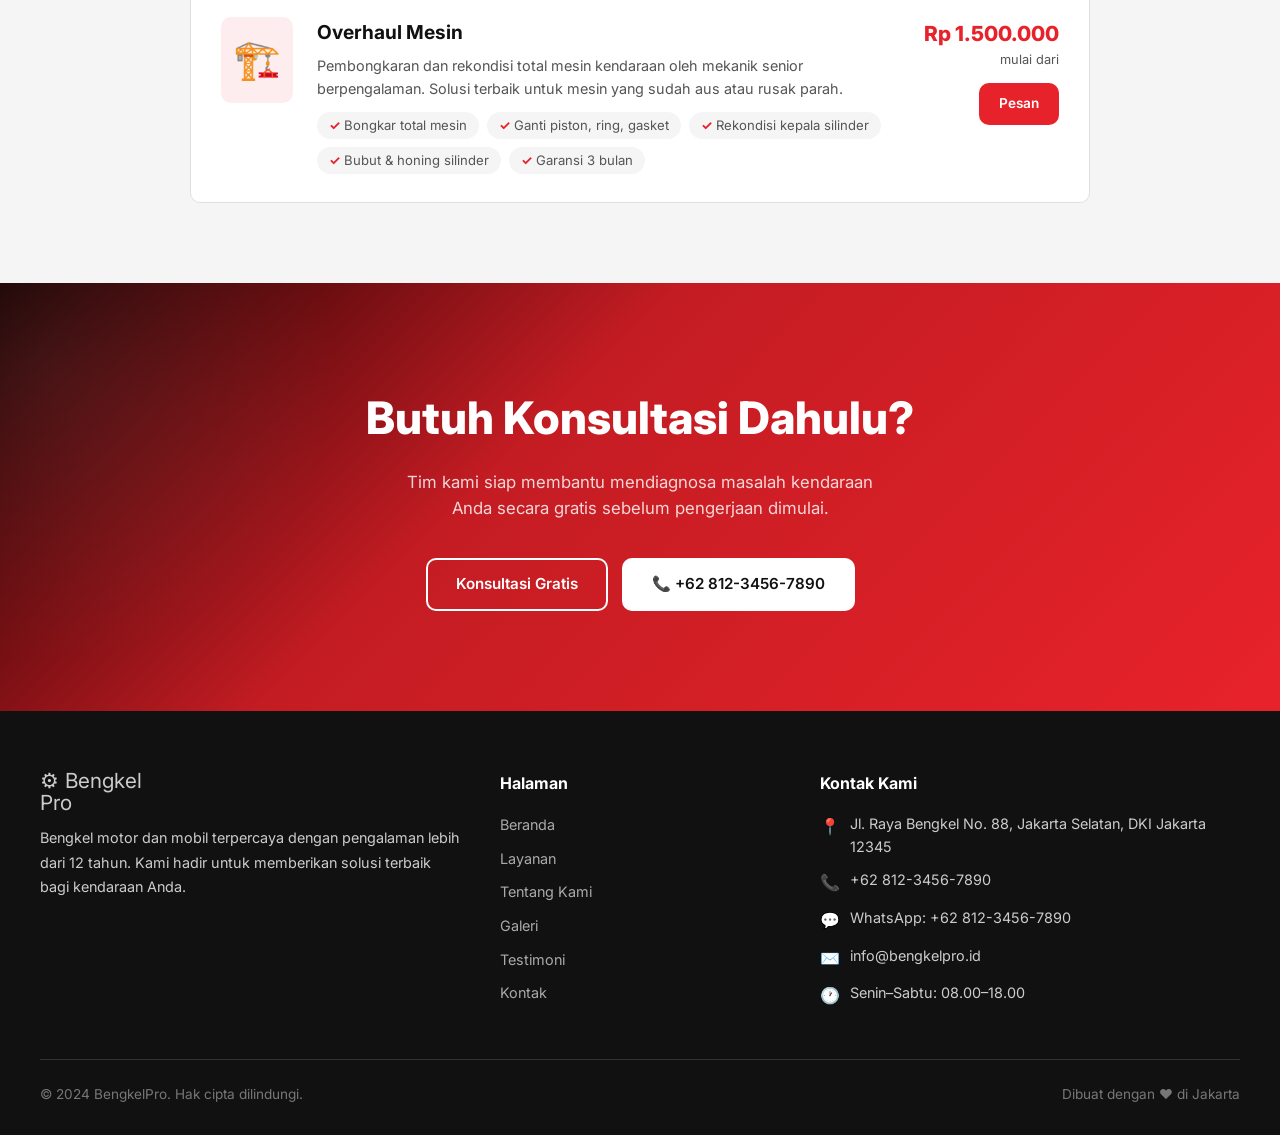
==== commit c3e6e23e: "Fix: cache bust CSS v3, fix float-sidebar width+position" ====
--- a/layanan.html
+++ b/layanan.html
@@ -8,7 +8,7 @@
   <link rel="preconnect" href="https://fonts.googleapis.com" />
   <link rel="preconnect" href="https://fonts.gstatic.com" crossorigin />
   <link href="https://fonts.googleapis.com/css2?family=Inter:wght@400;500;600;700;800&display=swap" rel="stylesheet" />
-  <link rel="stylesheet" href="assets/css/style.css" />
+  <link rel="stylesheet" href="assets/css/style.css?v=3" />
 </head>
 <body>
 
@@ -217,3 +217,4 @@
 </body>
 </html>
 
+
--- a/assets/css/style.css
+++ b/assets/css/style.css
@@ -114,10 +114,11 @@
   position: fixed;
   top: 0; left: 0; right: 0;
   z-index: 1001;
-  background: #1a1a1a;
-  height: 36px;
-  display: flex;
-  align-items: center;
+  background: #111;
+  height: 38px;
+  display: flex;
+  align-items: center;
+  border-bottom: 1px solid #2a2a2a;
 }
 .topbar-inner {
   max-width: 1200px;
@@ -128,21 +129,23 @@
   align-items: center;
   justify-content: space-between;
 }
-.topbar-left { display: flex; gap: 20px; }
+.topbar-left { display: flex; gap: 24px; }
 .topbar-left a {
-  color: rgba(255,255,255,.65);
-  font-size: .75rem;
+  color: rgba(255,255,255,.6);
+  font-size: .72rem;
   font-weight: 600;
-  letter-spacing: .5px;
+  letter-spacing: .6px;
+  text-transform: uppercase;
   transition: color var(--transition);
 }
 .topbar-left a:hover { color: var(--white); }
+.topbar-right { display: flex; align-items: center; }
 .topbar-search {
   display: flex;
   align-items: center;
-  background: rgba(255,255,255,.08);
-  border: 1px solid rgba(255,255,255,.12);
-  border-radius: 4px;
+  background: rgba(255,255,255,.07);
+  border: 1px solid rgba(255,255,255,.15);
+  border-radius: 3px;
   overflow: hidden;
   height: 26px;
 }
@@ -151,38 +154,42 @@
   border: none;
   outline: none;
   padding: 0 10px;
-  font-size: .78rem;
-  color: var(--white);
-  width: 160px;
+  font-size: .75rem;
+  color: var(--white);
+  width: 150px;
   font-family: 'Inter', sans-serif;
 }
-.topbar-search input::placeholder { color: rgba(255,255,255,.4); }
+.topbar-search input::placeholder { color: rgba(255,255,255,.35); }
 .topbar-search button {
-  background: none;
+  background: rgba(255,255,255,.1);
   border: none;
+  border-left: 1px solid rgba(255,255,255,.15);
   cursor: pointer;
-  padding: 0 8px;
+  padding: 0 9px;
+  height: 100%;
   font-size: .8rem;
-  color: rgba(255,255,255,.5);
-}
+  color: rgba(255,255,255,.6);
+  transition: background var(--transition);
+}
+.topbar-search button:hover { background: rgba(255,255,255,.2); }
 
 /* ============================================================
-   NAVBAR
+   NAVBAR  — white bar below topbar, Yamaha style
    ============================================================ */
 .navbar {
   position: fixed;
-  top: 36px; left: 0; right: 0;
+  top: 38px; left: 0; right: 0;
   z-index: 1000;
-  background: var(--white);
+  background: #fff;
+  height: 66px;
+  display: flex;
+  align-items: center;
   padding: 0 24px;
-  height: 64px;
-  display: flex;
-  align-items: center;
-  border-bottom: 2px solid var(--border);
-  box-shadow: 0 2px 12px rgba(0,0,0,.08);
+  border-bottom: 2px solid #e5e5e5;
+  box-shadow: 0 2px 10px rgba(0,0,0,.08);
   transition: box-shadow var(--transition);
 }
-.navbar.scrolled { box-shadow: 0 4px 24px rgba(0,0,0,.14); }
+.navbar.scrolled { box-shadow: 0 4px 20px rgba(0,0,0,.15); }
 
 .nav-inner {
   max-width: 1200px;
@@ -193,60 +200,59 @@
   justify-content: space-between;
 }
 
+/* Logo block */
 .nav-logo {
   display: flex;
   flex-direction: column;
   align-items: flex-start;
   text-decoration: none;
   line-height: 1;
-  gap: 1px;
-}
-.logo-icon { font-size: 1.5rem; }
+  gap: 2px;
+}
+.logo-icon { font-size: 1.6rem; line-height: 1; }
 .logo-text {
-  font-size: 1.2rem;
+  font-size: 1.15rem;
   font-weight: 800;
-  color: var(--dark);
-  letter-spacing: -.5px;
+  color: #111;
+  letter-spacing: -.4px;
+  line-height: 1;
 }
 .logo-text strong { color: var(--red); }
 .logo-tagline {
-  font-size: .6rem;
+  font-size: .58rem;
   font-weight: 700;
   color: var(--red);
-  letter-spacing: 1.5px;
+  letter-spacing: 2px;
   text-transform: uppercase;
 }
 
+/* Nav links */
 .nav-menu {
   display: flex;
   gap: 0;
   align-items: center;
   list-style: none;
-}
+  height: 66px;
+}
+.nav-menu li { height: 100%; display: flex; align-items: center; }
 .nav-menu a {
-  color: #333;
-  padding: 10px 18px;
+  display: flex;
+  align-items: center;
+  height: 100%;
+  padding: 0 18px;
+  color: #222;
   font-size: .82rem;
   font-weight: 700;
-  letter-spacing: .5px;
-  transition: all var(--transition);
-  position: relative;
-  display: block;
-}
-.nav-menu a::after {
-  content: '';
-  position: absolute;
-  bottom: -2px; left: 18px; right: 18px;
-  height: 2px;
-  background: var(--red);
-  transform: scaleX(0);
-  transition: transform var(--transition);
-}
-.nav-menu a:hover { color: var(--red); }
-.nav-menu a:hover::after,
-.nav-menu a.active::after { transform: scaleX(1); }
-.nav-menu a.active { color: var(--red); }
-
+  letter-spacing: .6px;
+  text-transform: uppercase;
+  border-bottom: 3px solid transparent;
+  margin-bottom: -2px;   /* overlap navbar border-bottom */
+  transition: color var(--transition), border-color var(--transition);
+}
+.nav-menu a:hover        { color: var(--red); border-bottom-color: var(--red); }
+.nav-menu a.active       { color: var(--red); border-bottom-color: var(--red); }
+
+/* Hamburger */
 .hamburger {
   display: none;
   flex-direction: column;
@@ -258,8 +264,8 @@
 }
 .hamburger span {
   display: block;
-  width: 24px; height: 2px;
-  background: var(--dark);
+  width: 24px; height: 2.5px;
+  background: #222;
   border-radius: 2px;
   transition: all var(--transition);
 }
@@ -268,56 +274,65 @@
 .hamburger.open span:nth-child(3) { transform: translateY(-7px) rotate(-45deg); }
 
 /* ============================================================
-   FLOATING SIDEBAR
+   FLOATING SIDEBAR — vertical pill on right
    ============================================================ */
 .float-sidebar {
   position: fixed;
-  right: 0; top: 50%;
+  right: 0;
+  top: 50%;
   transform: translateY(-50%);
-  z-index: 999;
-  background: linear-gradient(180deg, #1a2a6c 0%, #E8222A 100%);
-  border-radius: 14px 0 0 14px;
+  z-index: 998;
   display: flex;
   flex-direction: column;
   align-items: center;
-  padding: 8px 0 4px;
-  box-shadow: -4px 0 24px rgba(0,0,0,.2);
-  transition: transform var(--transition);
-}
-.float-sidebar.hidden { transform: translateY(-50%) translateX(100%); }
+  width: 80px;
+  background: linear-gradient(180deg, #1a3a8c 0%, #1a2a6c 60%, #c41c23 100%);
+  border-radius: 12px 0 0 12px;
+  padding: 6px 0 0;
+  box-shadow: -4px 0 20px rgba(0,0,0,.25);
+  overflow: hidden;
+  transition: right var(--transition);
+}
+.float-sidebar.collapsed {
+  right: -80px;
+}
 
 .fsb-item {
   display: flex;
   flex-direction: column;
   align-items: center;
-  gap: 3px;
-  padding: 10px 14px;
-  color: var(--white);
+  justify-content: center;
+  gap: 4px;
+  padding: 12px 16px;
+  color: #fff;
   text-decoration: none;
+  width: 80px;
+  border-bottom: 1px solid rgba(255,255,255,.12);
   transition: background var(--transition);
+}
+.fsb-item:hover { background: rgba(255,255,255,.15); }
+.fsb-icon { font-size: 1.5rem; line-height: 1; display: block; }
+.fsb-label {
+  font-size: .62rem;
+  font-weight: 600;
+  color: rgba(255,255,255,.9);
+  text-align: center;
+  line-height: 1.2;
+}
+
+.fsb-toggle {
+  background: rgba(255,255,255,.12);
+  border: none;
+  color: #fff;
+  font-size: 1.3rem;
+  font-weight: 700;
   width: 100%;
-  text-align: center;
-  border-bottom: 1px solid rgba(255,255,255,.1);
-}
-.fsb-item:last-of-type { border-bottom: none; }
-.fsb-item:hover { background: rgba(255,255,255,.12); }
-.fsb-icon { font-size: 1.4rem; line-height: 1; }
-.fsb-label { font-size: .65rem; font-weight: 600; letter-spacing: .3px; color: rgba(255,255,255,.9); }
-
-.fsb-toggle {
-  background: rgba(255,255,255,.15);
-  border: none;
-  color: var(--white);
-  font-size: 1.2rem;
-  width: 100%;
-  padding: 8px;
+  padding: 10px 0;
   cursor: pointer;
-  border-radius: 0 0 0 14px;
   transition: background var(--transition);
-  font-weight: 700;
-}
-.fsb-toggle:hover { background: rgba(255,255,255,.25); }
-.float-sidebar.hidden .fsb-toggle { transform: scaleX(-1); }
+  border-top: 1px solid rgba(255,255,255,.15);
+}
+.fsb-toggle:hover { background: rgba(255,255,255,.22); }
 
 /* ============================================================
    FOOTER
@@ -438,7 +453,7 @@
   z-index: 2;
   max-width: 780px;
   padding: 0 24px;
-  padding-top: 100px;
+  padding-top: 104px; /* topbar 38 + navbar 66 */
   text-align: center;
   margin: 0 auto;
 }
@@ -1166,23 +1181,30 @@
   .topbar { display: none; }
   .navbar { top: 0; }
   .hamburger { display: flex; }
-  .hamburger span { background: var(--dark); }
   .nav-menu {
     position: fixed;
-    top: 64px; left: 0; right: 0;
+    top: 66px; left: 0; right: 0;
     background: var(--white);
     flex-direction: column;
-    padding: 8px 16px 16px;
-    gap: 0;
+    align-items: stretch;
+    height: auto;
+    padding: 0;
     max-height: 0;
     overflow: hidden;
     transition: max-height .3s ease;
     border-bottom: 2px solid var(--border);
     box-shadow: 0 8px 24px rgba(0,0,0,.1);
+    z-index: 999;
   }
   .nav-menu.open { max-height: 400px; }
-  .nav-menu a { padding: 12px 16px; font-size: .88rem; border-bottom: 1px solid var(--border); }
-  .nav-menu a::after { display: none; }
+  .nav-menu li { height: auto; border-bottom: 1px solid var(--border); }
+  .nav-menu a {
+    height: auto;
+    padding: 14px 20px;
+    margin-bottom: 0;
+    border-bottom: none;
+    font-size: .85rem;
+  }
   .float-sidebar { display: none; }
 
   .hero h1        { font-size: 2rem; }
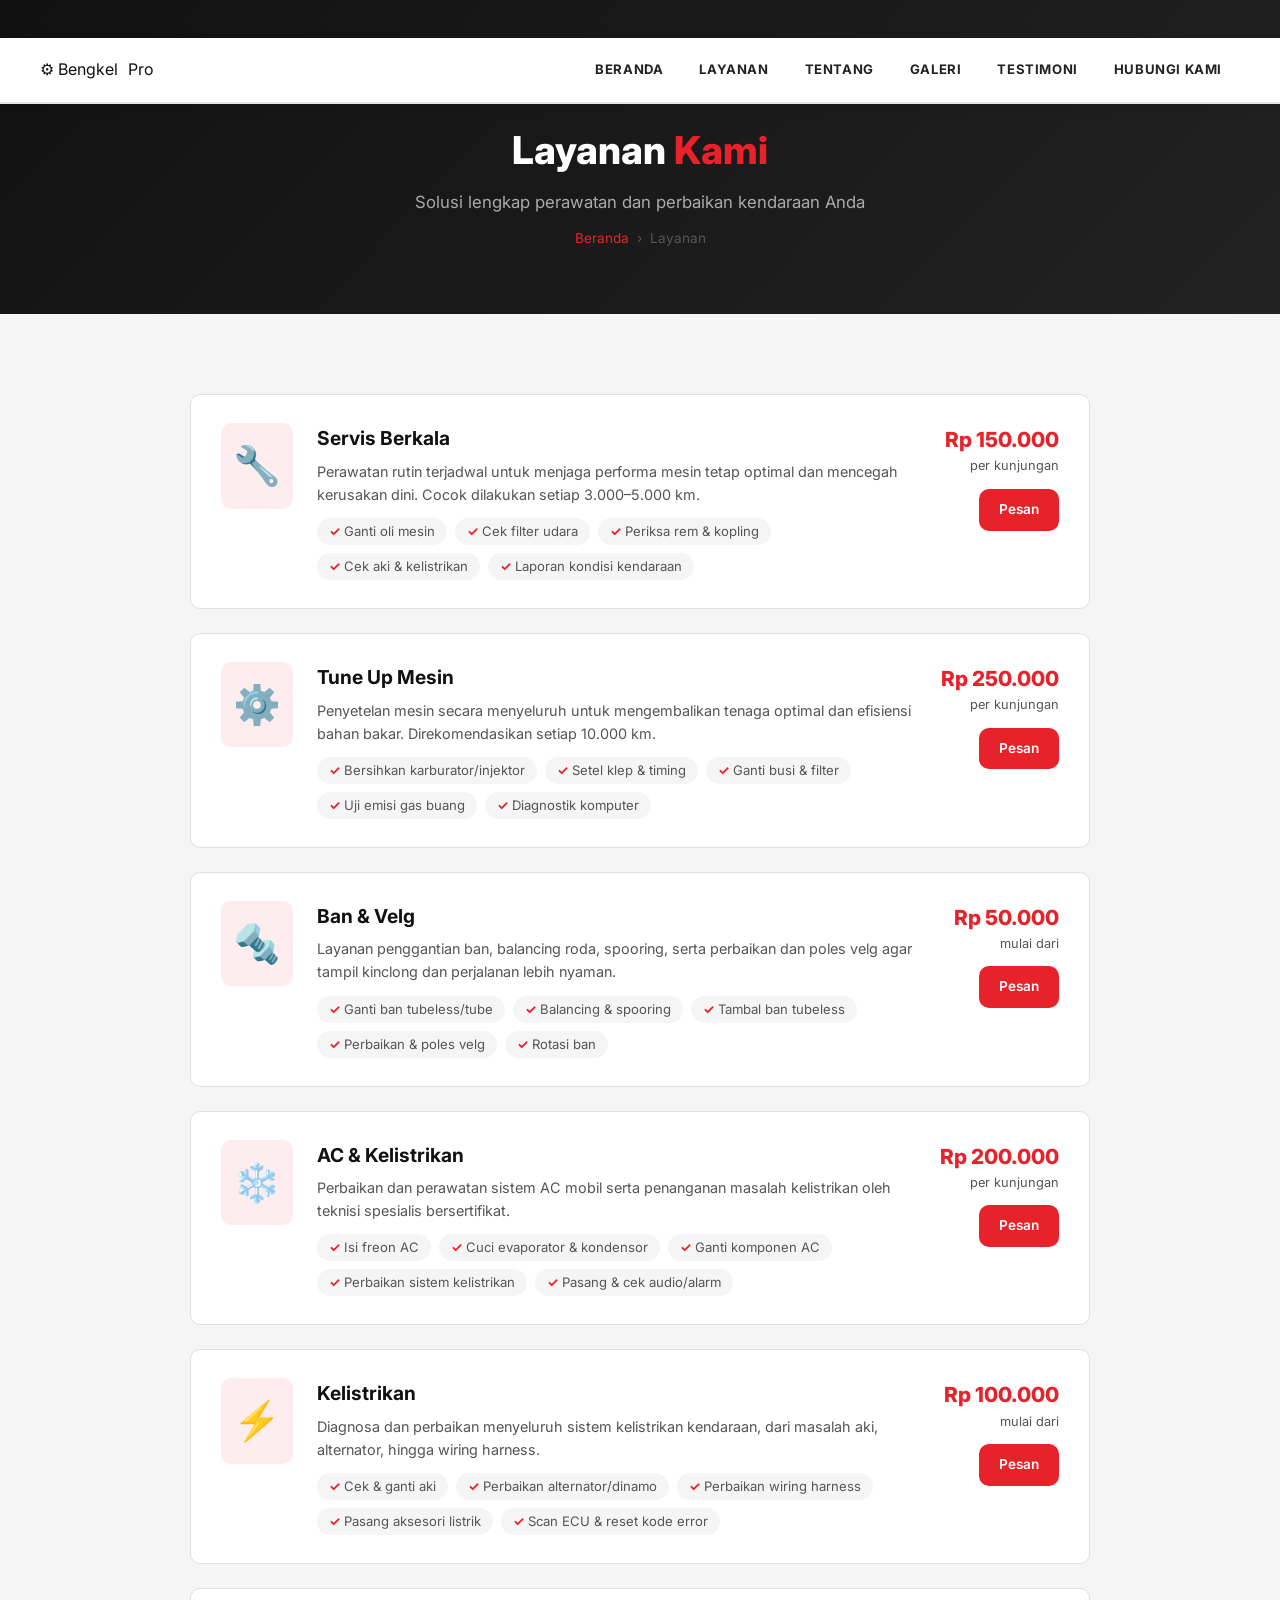
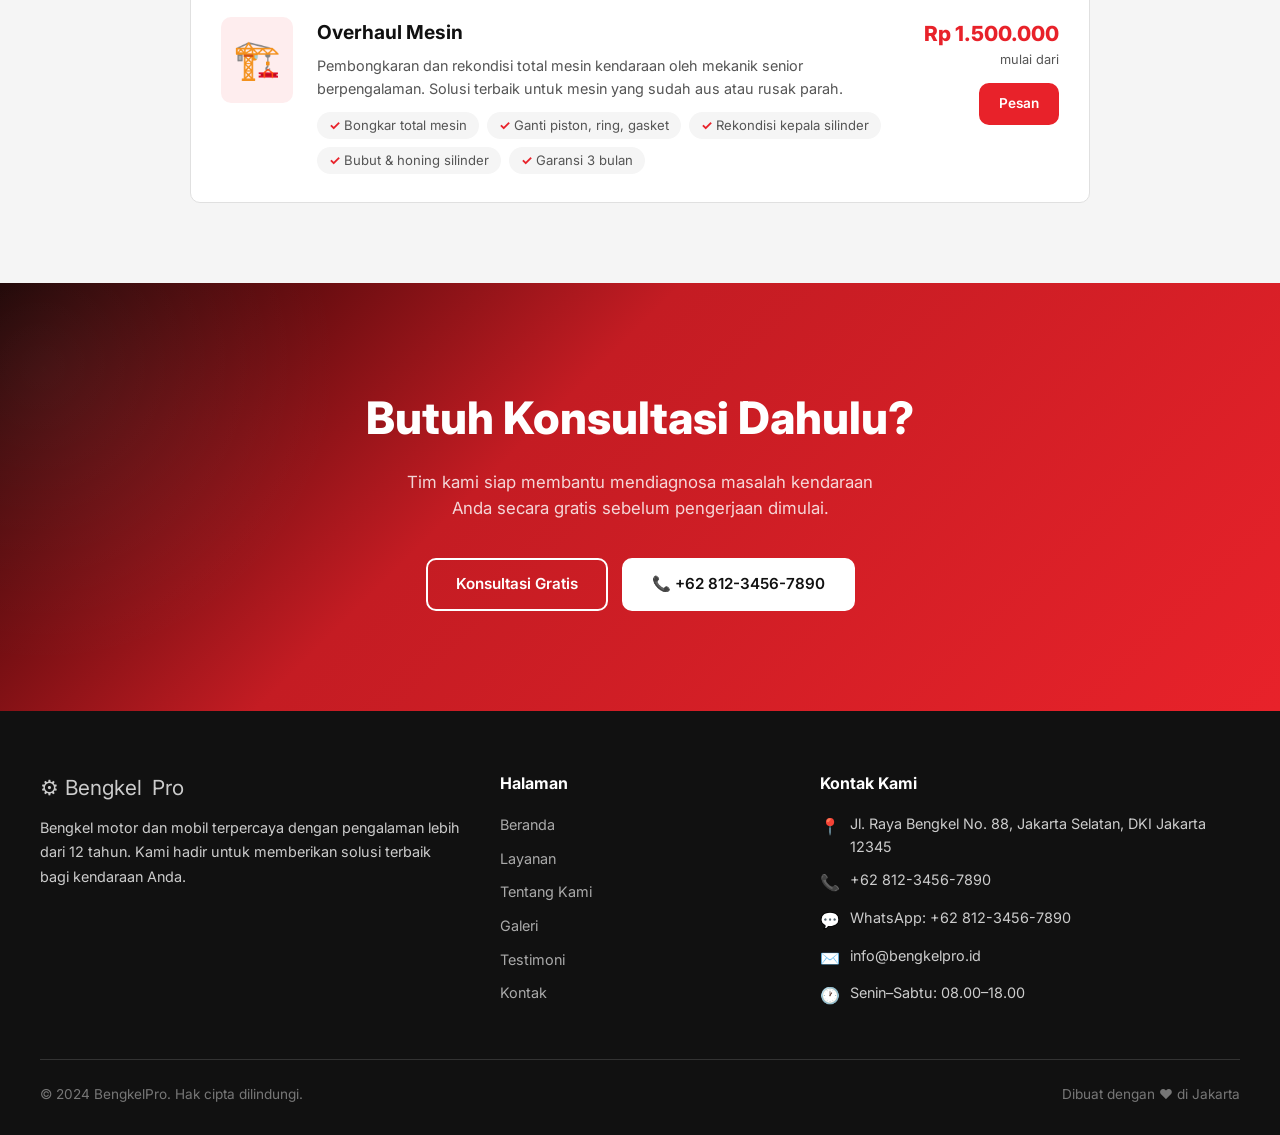
==== commit 449d417d: "Fix: replace all emoji with SVG icons, fix logo layout" ====
--- a/layanan.html
+++ b/layanan.html
@@ -8,7 +8,7 @@
   <link rel="preconnect" href="https://fonts.googleapis.com" />
   <link rel="preconnect" href="https://fonts.gstatic.com" crossorigin />
   <link href="https://fonts.googleapis.com/css2?family=Inter:wght@400;500;600;700;800&display=swap" rel="stylesheet" />
-  <link rel="stylesheet" href="assets/css/style.css?v=3" />
+  <link rel="stylesheet" href="assets/css/style.css?v=4" />
 </head>
 <body>
 
--- a/assets/css/style.css
+++ b/assets/css/style.css
@@ -203,15 +203,20 @@
 /* Logo block */
 .nav-logo {
   display: flex;
+  flex-direction: row;
+  align-items: center;
+  text-decoration: none;
+  gap: 10px;
+}
+.logo-svg { flex-shrink: 0; }
+.logo-text-wrap {
+  display: flex;
   flex-direction: column;
-  align-items: flex-start;
-  text-decoration: none;
   line-height: 1;
-  gap: 2px;
-}
-.logo-icon { font-size: 1.6rem; line-height: 1; }
+  gap: 3px;
+}
 .logo-text {
-  font-size: 1.15rem;
+  font-size: 1.2rem;
   font-weight: 800;
   color: #111;
   letter-spacing: -.4px;
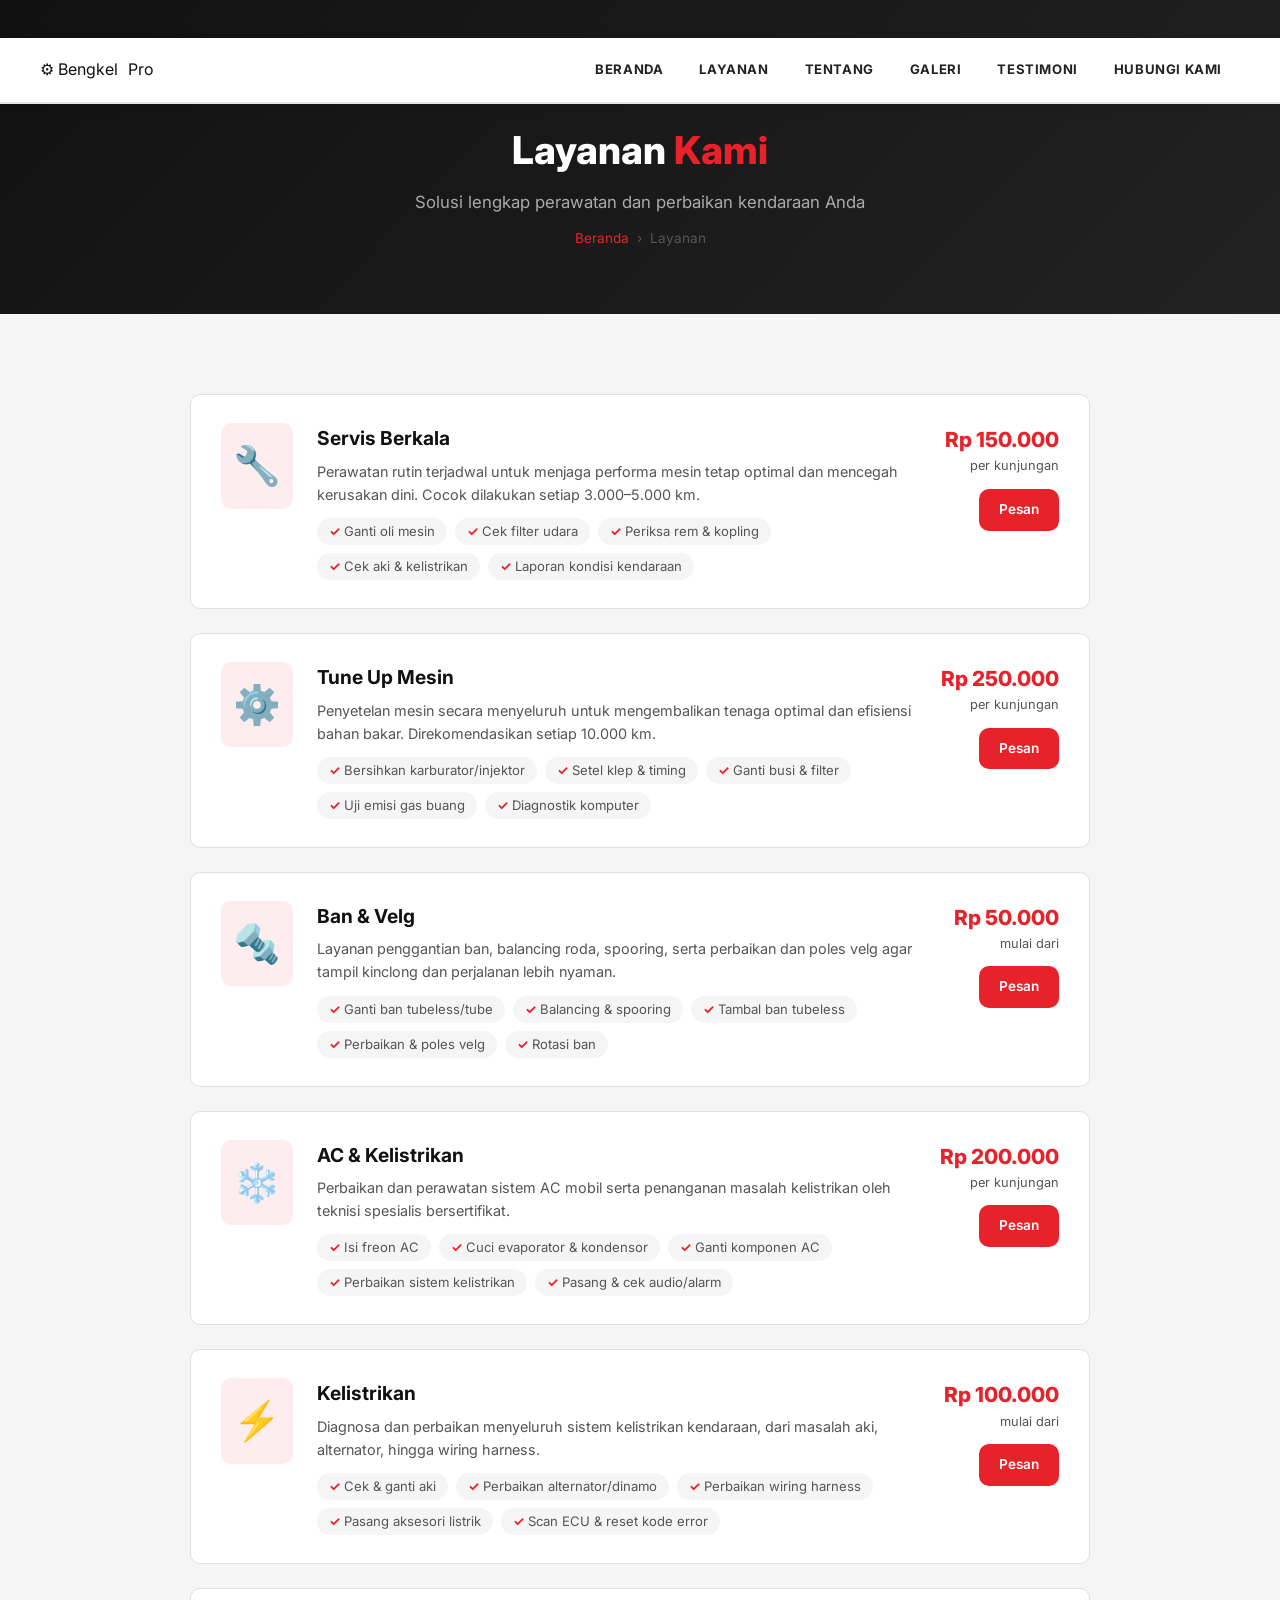
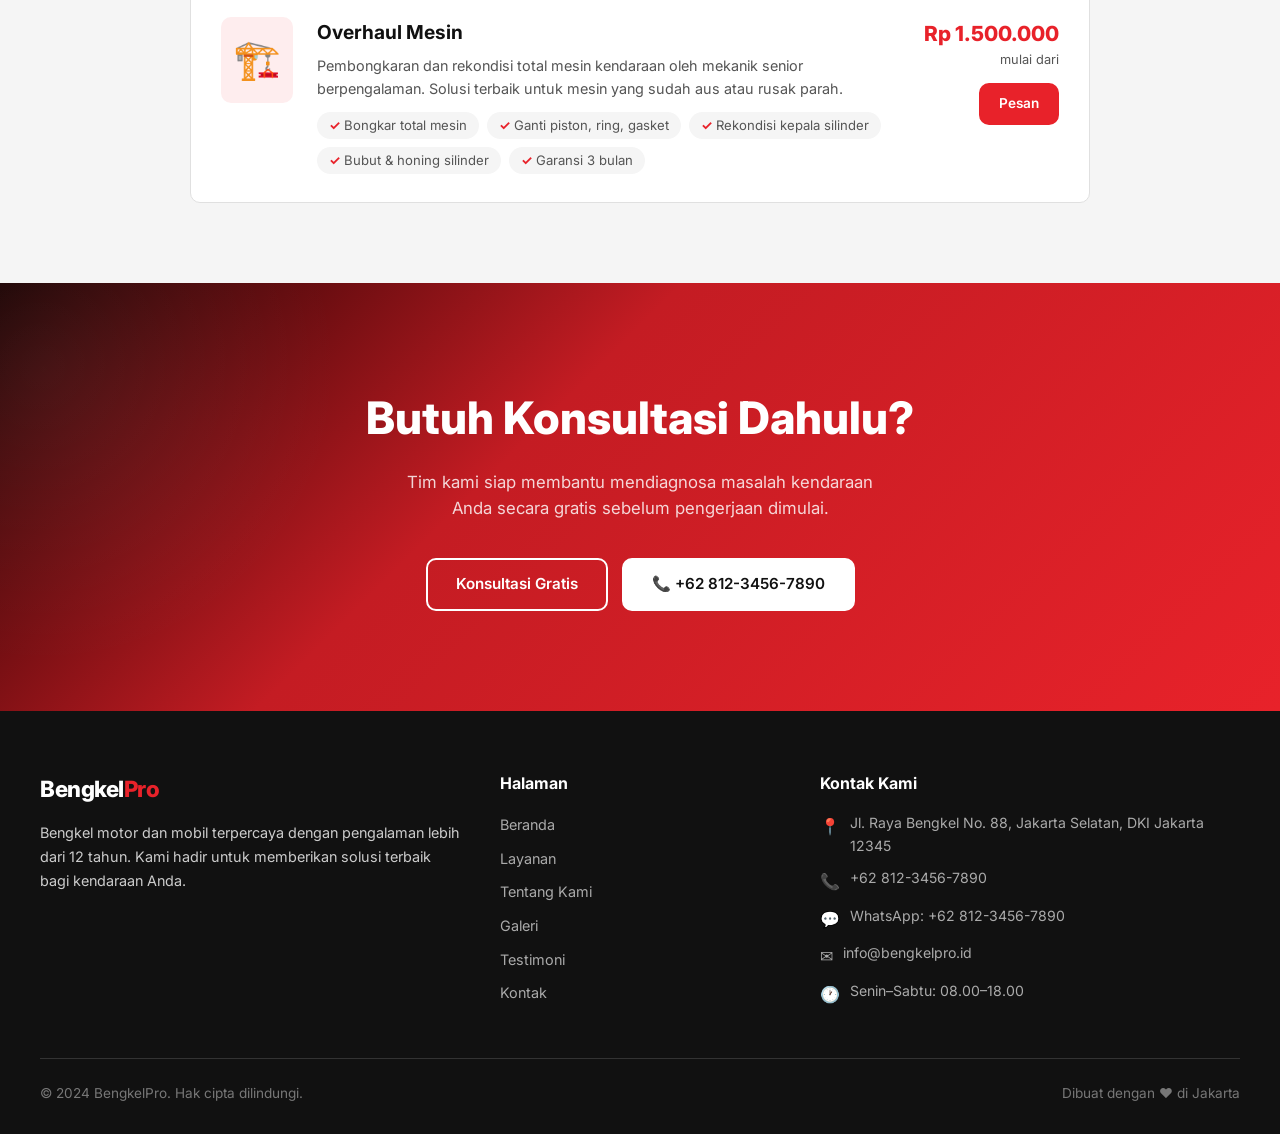
==== commit ef7001c8: "Fix: rewrite index.html clean, SVG icons everywhere, no broken emoji" ====
--- a/layanan.html
+++ b/layanan.html
@@ -182,7 +182,7 @@
   <footer class="footer">
     <div class="footer-grid">
       <div class="footer-brand">
-        <div class="nav-logo">⚙ Bengkel<span>Pro</span></div>
+        <div class="footer-logo">Bengkel<span>Pro</span></div>
         <p>Bengkel motor dan mobil terpercaya dengan pengalaman lebih dari 12 tahun. Kami hadir untuk memberikan solusi terbaik bagi kendaraan Anda.</p>
       </div>
       <div>
@@ -199,17 +199,17 @@
       <div>
         <h4>Kontak Kami</h4>
         <ul class="footer-contact">
-          <li><span class="icon">📍</span><span>Jl. Raya Bengkel No. 88, Jakarta Selatan, DKI Jakarta 12345</span></li>
-          <li><span class="icon">📞</span><span>+62 812-3456-7890</span></li>
-          <li><span class="icon">💬</span><span>WhatsApp: +62 812-3456-7890</span></li>
-          <li><span class="icon">✉️</span><span>info@bengkelpro.id</span></li>
-          <li><span class="icon">🕐</span><span>Senin–Sabtu: 08.00–18.00</span></li>
+          <li><span class="icon">&#128205;</span><span>Jl. Raya Bengkel No. 88, Jakarta Selatan, DKI Jakarta 12345</span></li>
+          <li><span class="icon">&#128222;</span><span>+62 812-3456-7890</span></li>
+          <li><span class="icon">&#128172;</span><span>WhatsApp: +62 812-3456-7890</span></li>
+          <li><span class="icon">&#9993;</span><span>info@bengkelpro.id</span></li>
+          <li><span class="icon">&#128336;</span><span>Senin–Sabtu: 08.00–18.00</span></li>
         </ul>
       </div>
     </div>
     <div class="footer-bottom">
       <span>© 2024 BengkelPro. Hak cipta dilindungi.</span>
-      <span>Dibuat dengan ❤️ di Jakarta</span>
+      <span>Dibuat dengan &#10084; di Jakarta</span>
     </div>
   </footer>
 
--- a/assets/css/style.css
+++ b/assets/css/style.css
@@ -394,9 +394,36 @@
   gap: 8px;
 }
 
-/* ============================================================
-   PAGE HERO (inner pages)
-   ============================================================ */
+.btn-white-solid {
+  background: var(--white);
+  color: var(--dark);
+  border-color: var(--white);
+}
+.btn-white-solid:hover {
+  background: #f0f0f0;
+  transform: translateY(-2px);
+}
+
+/* Footer logo */
+.footer-logo {
+  font-size: 1.4rem;
+  font-weight: 800;
+  color: var(--white);
+  margin-bottom: 14px;
+  letter-spacing: -.5px;
+}
+.footer-logo span { color: var(--red); }
+
+/* Footer contact SVG icons */
+.footer-contact li {
+  display: flex;
+  gap: 10px;
+  font-size: .88rem;
+  margin-bottom: 10px;
+  align-items: flex-start;
+  color: #aaa;
+}
+.footer-contact svg { flex-shrink: 0; margin-top: 2px; color: #666; }
 .page-hero {
   background: linear-gradient(135deg, var(--dark) 0%, var(--dark-3) 100%);
   color: var(--white);
@@ -655,6 +682,13 @@
   font-size: 2.4rem;
   margin-bottom: 18px;
   display: block;
+}
+.svc-svg {
+  width: 56px; height: 56px;
+  background: rgba(232,34,42,.08);
+  border-radius: 12px;
+  display: flex; align-items: center; justify-content: center;
+  margin-bottom: 18px;
 }
 .service-card h3 {
   font-size: 1.1rem;
